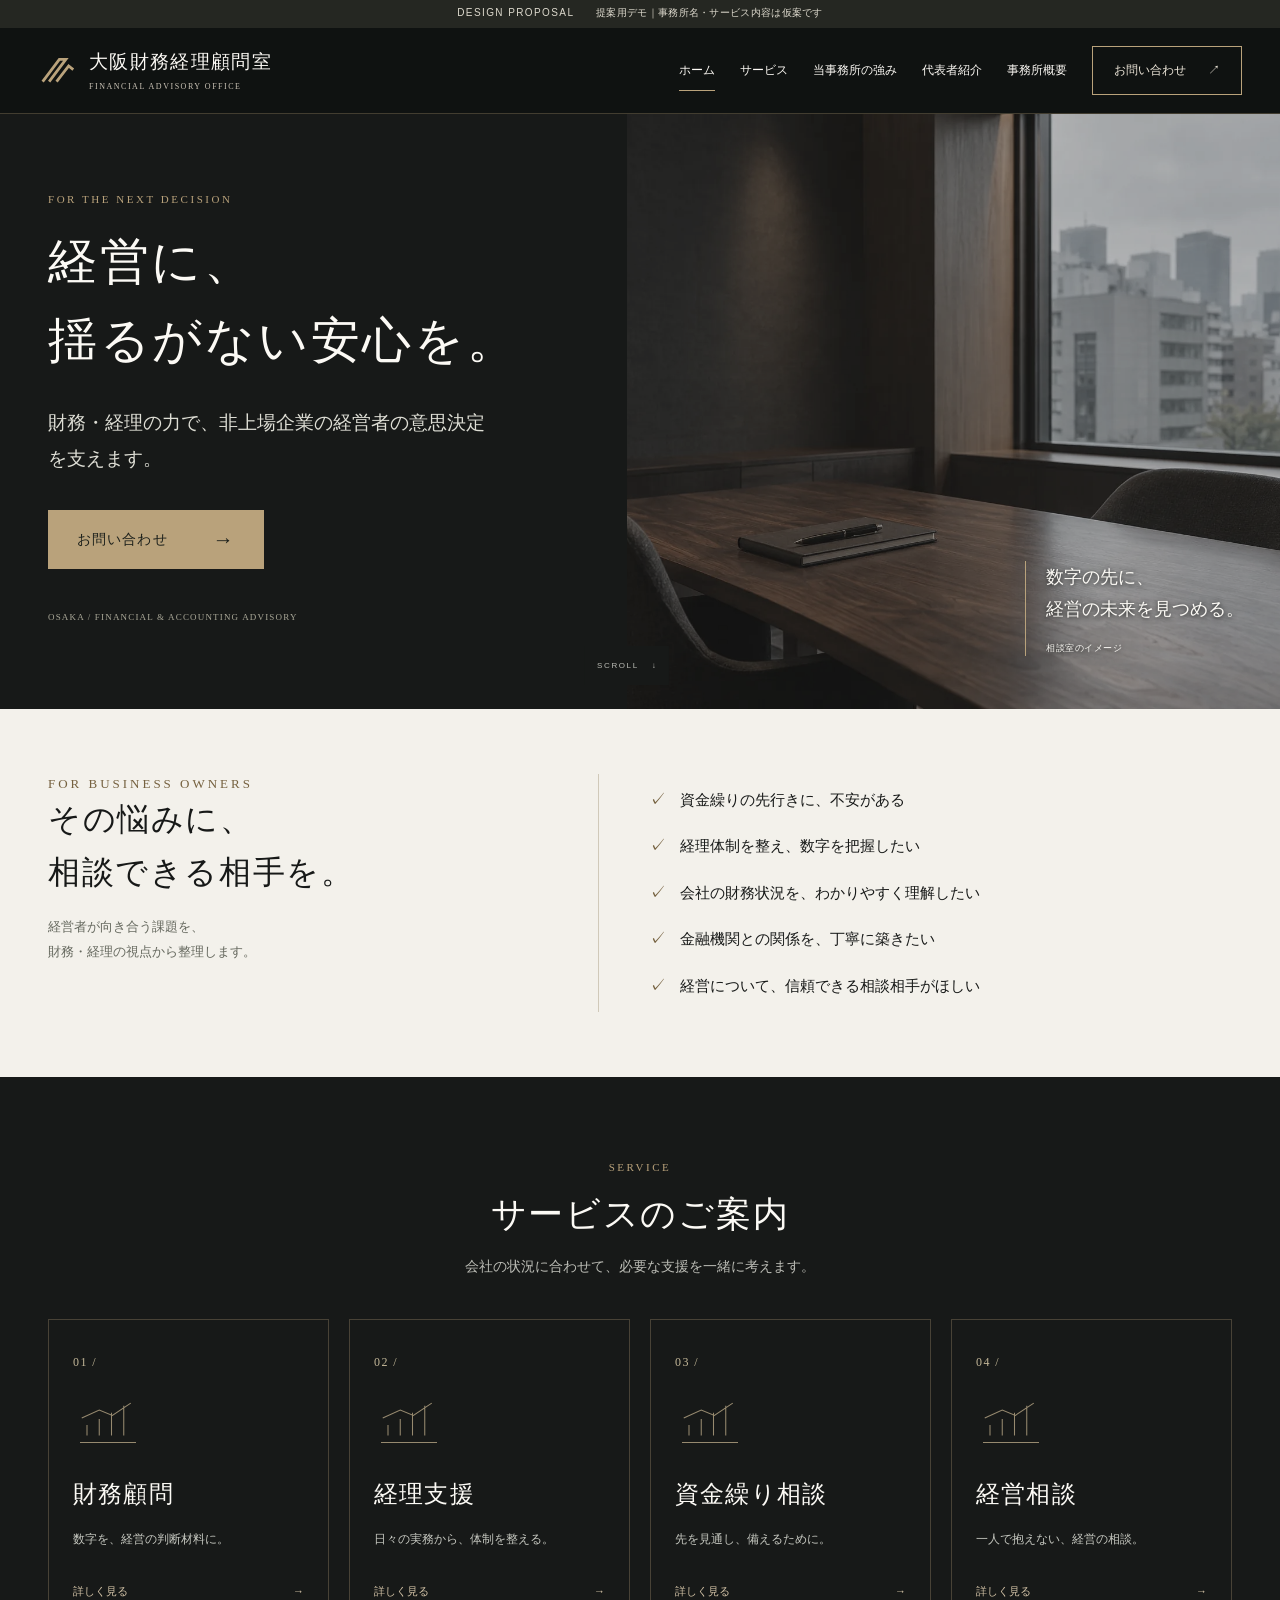
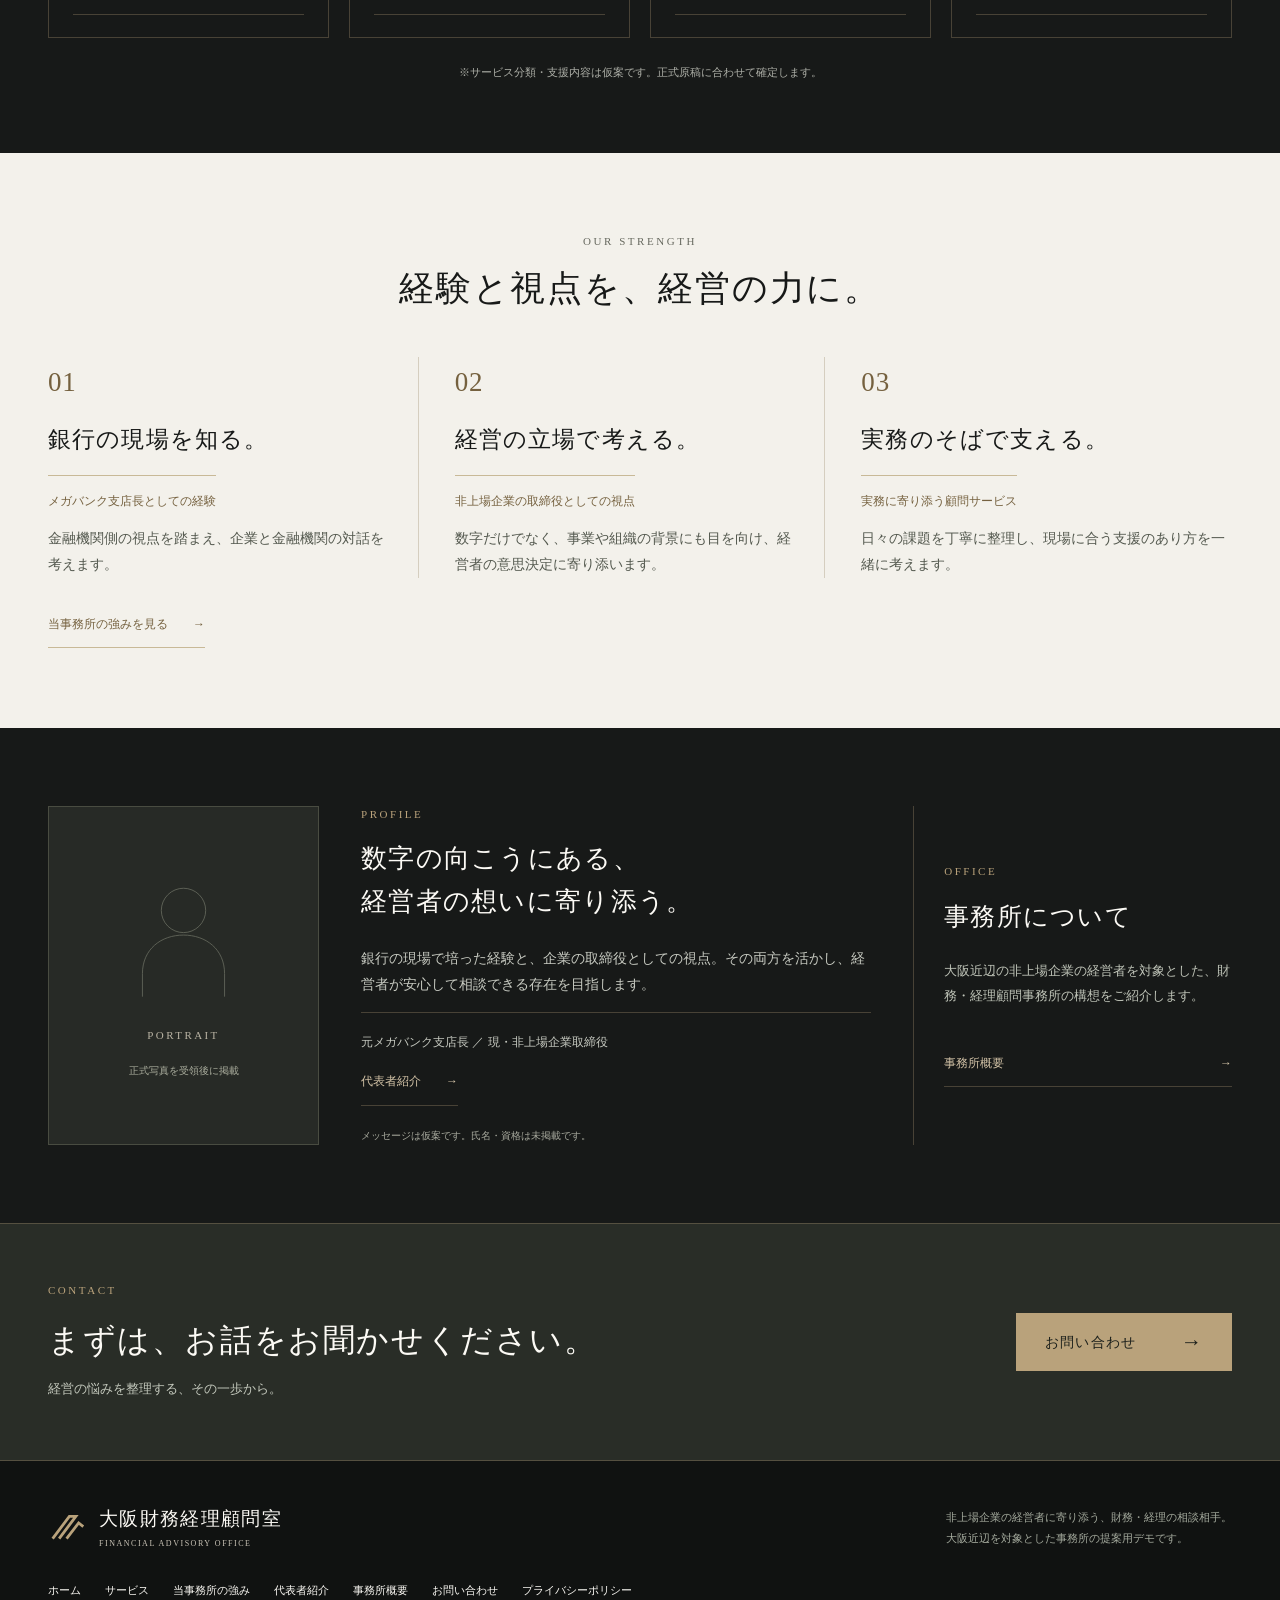
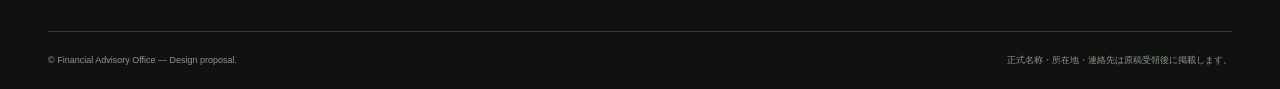
==== index.html @ 85678c0b "Build financial advisory proposal website with six pages and contact form" ====
<!doctype html><html lang="ja"><head><meta charset="UTF-8"><meta name="viewport" content="width=device-width, initial-scale=1, viewport-fit=cover"><title>経営に、揺るがない安心を。｜大阪財務経理顧問室（仮称・デモ）</title><meta name="description" content="大阪近辺の非上場企業に向けた財務・経理顧問事務所のデザイン提案用デモ。元メガバンク支店長の経験と取締役の視点を活かす相談窓口の仮案です。"><meta name="robots" content="noindex, nofollow"><meta name="theme-color" content="#171918"><meta property="og:type" content="website"><meta property="og:locale" content="ja_JP"><meta property="og:title" content="経営に、揺るがない安心を。｜財務経理顧問事務所 提案用デモ"><meta property="og:description" content="大阪近辺の非上場企業に向けた財務・経理顧問事務所のデザイン提案用デモ。元メガバンク支店長の経験と取締役の視点を活かす相談窓口の仮案です。"><meta property="og:image" content="https://kawase-creative.github.io/financial-advisor-demo/assets/ogp.jpg"><meta name="twitter:card" content="summary_large_image"><link rel="icon" href="assets/favicon.svg" type="image/svg+xml"><link rel="stylesheet" href="assets/style.css"><script src="assets/config.js" defer></script><script src="assets/app.js" defer></script></head><body><a class="skip" href="#main">本文へ移動</a><div class="demo-strip">DESIGN PROPOSAL <span>提案用デモ｜事務所名・サービス内容は仮案です</span></div><header class="site-header"><div class="header-inner"><a class="brand" href="index.html" aria-label="大阪財務経理顧問室（仮称）ホーム"><svg viewBox="0 0 42 42" aria-hidden="true"><path d="M5 33 23 9h7L12 33M20 33 33 16l5 4" fill="none" stroke="currentColor" stroke-width="3"/></svg><span>大阪財務経理顧問室<small>FINANCIAL ADVISORY OFFICE</small></span></a><button class="menu-toggle" aria-expanded="false" aria-controls="navigation" aria-label="メニューを開く"><i></i><i></i><span>MENU</span></button><nav id="navigation" aria-label="メインナビゲーション"><a href="index.html" aria-current="page">ホーム</a><a href="services.html">サービス</a><a href="strengths.html">当事務所の強み</a><a href="profile.html">代表者紹介</a><a href="office.html">事務所概要</a><a href="contact.html" class="nav-contact" data-contact>お問い合わせ <span aria-hidden="true">↗</span></a></nav></div></header><main id="main"><section class="hero"><div class="hero-copy"><p class="eyebrow">FOR THE NEXT DECISION</p><h1><span>経営に、</span><span>揺るがない安心を。</span></h1><p class="hero-lead"><span>財務・経理の力で、</span><span>非上場企業の経営者の</span><span>意思決定を支えます。</span></p><a class="button" href="contact.html" data-contact>お問い合わせ<span aria-hidden="true">→</span></a><p class="hero-meta">OSAKA / FINANCIAL & ACCOUNTING ADVISORY</p></div><div class="hero-visual"><img class="" src="assets/consultation.webp" width="1536" height="1024" alt="落ち着いた相談室のイメージ（生成素材・実際の事務所ではありません）" fetchpriority="high" decoding="async"><div class="photo-caption">数字の先に、<br>経営の未来を見つめる。<small>相談室のイメージ</small></div></div><a class="scroll-cue" href="#concerns">SCROLL <span aria-hidden="true">↓</span></a></section>
<section class="concerns light" id="concerns"><div class="container concerns-grid"><div data-reveal><p class="eyebrow">FOR BUSINESS OWNERS</p><h2>その悩みに、<br>相談できる相手を。</h2><p>経営者が向き合う課題を、<br>財務・経理の視点から整理します。</p></div><ul class="concern-list" data-reveal><li>資金繰りの先行きに、不安がある</li><li>経理体制を整え、数字を把握したい</li><li>会社の財務状況を、わかりやすく理解したい</li><li>金融機関との関係を、丁寧に築きたい</li><li>経営について、信頼できる相談相手がほしい</li></ul></div></section>
<section class="services section-dark"><div class="container"><div class="section-heading" data-reveal><p class="eyebrow">SERVICE</p><h2>サービスのご案内</h2><p>会社の状況に合わせて、必要な支援を一緒に考えます。</p></div><div class="service-grid"><a class="service-card" data-reveal href="services.html#financial"><span class="service-number">01 /</span><svg class="service-icon" viewBox="0 0 80 60" aria-hidden="true"><path d="M8 50H72M16 42V30M30 42V23M44 42V16M58 42V8M10 22 30 13 45 19 66 5" fill="none" stroke="currentColor" stroke-width="1.2"/></svg><h3>財務顧問</h3><p>数字を、経営の判断材料に。</p><span class="text-link">詳しく見る <span aria-hidden="true">→</span></span></a><a class="service-card" data-reveal href="services.html#accounting"><span class="service-number">02 /</span><svg class="service-icon" viewBox="0 0 80 60" aria-hidden="true"><path d="M8 50H72M16 42V30M30 42V23M44 42V16M58 42V8M10 22 30 13 45 19 66 5" fill="none" stroke="currentColor" stroke-width="1.2"/></svg><h3>経理支援</h3><p>日々の実務から、体制を整える。</p><span class="text-link">詳しく見る <span aria-hidden="true">→</span></span></a><a class="service-card" data-reveal href="services.html#cashflow"><span class="service-number">03 /</span><svg class="service-icon" viewBox="0 0 80 60" aria-hidden="true"><path d="M8 50H72M16 42V30M30 42V23M44 42V16M58 42V8M10 22 30 13 45 19 66 5" fill="none" stroke="currentColor" stroke-width="1.2"/></svg><h3>資金繰り相談</h3><p>先を見通し、備えるために。</p><span class="text-link">詳しく見る <span aria-hidden="true">→</span></span></a><a class="service-card" data-reveal href="services.html#management"><span class="service-number">04 /</span><svg class="service-icon" viewBox="0 0 80 60" aria-hidden="true"><path d="M8 50H72M16 42V30M30 42V23M44 42V16M58 42V8M10 22 30 13 45 19 66 5" fill="none" stroke="currentColor" stroke-width="1.2"/></svg><h3>経営相談</h3><p>一人で抱えない、経営の相談。</p><span class="text-link">詳しく見る <span aria-hidden="true">→</span></span></a></div><p class="section-note">※サービス分類・支援内容は仮案です。正式原稿に合わせて確定します。</p></div></section>
<section class="strengths light"><div class="container"><div class="section-heading" data-reveal><p class="eyebrow">OUR STRENGTH</p><h2>経験と視点を、経営の力に。</h2></div><div class="strength-grid"><article data-reveal><span class="big-number">01</span><h3>銀行の現場を知る。</h3><p class="strength-label">メガバンク支店長としての経験</p><p>金融機関側の視点を踏まえ、企業と金融機関の対話を考えます。</p></article><article data-reveal><span class="big-number">02</span><h3>経営の立場で考える。</h3><p class="strength-label">非上場企業の取締役としての視点</p><p>数字だけでなく、事業や組織の背景にも目を向け、経営者の意思決定に寄り添います。</p></article><article data-reveal><span class="big-number">03</span><h3>実務のそばで支える。</h3><p class="strength-label">実務に寄り添う顧問サービス</p><p>日々の課題を丁寧に整理し、現場に合う支援のあり方を一緒に考えます。</p></article></div><a class="text-link dark-link" href="strengths.html">当事務所の強みを見る <span aria-hidden="true">→</span></a></div></section>
<section class="profile-section"><div class="container profile-grid"><div class="portrait-placeholder" role="img" aria-label="代表者の正式写真掲載予定エリア" data-reveal><svg viewBox="0 0 140 170" aria-hidden="true"><circle cx="70" cy="49" r="27"/><path d="M20 154v-28c0-30 23-47 50-47s50 17 50 47v28"/></svg><span>PORTRAIT</span><small>正式写真を受領後に掲載</small></div><div class="profile-copy" data-reveal><p class="eyebrow">PROFILE</p><h2>数字の向こうにある、<br>経営者の想いに寄り添う。</h2><p>銀行の現場で培った経験と、企業の取締役としての視点。その両方を活かし、経営者が安心して相談できる存在を目指します。</p><p class="profile-career">元メガバンク支店長 ／ 現・非上場企業取締役</p><a class="text-link" href="profile.html">代表者紹介 <span aria-hidden="true">→</span></a><small class="muted">メッセージは仮案です。氏名・資格は未掲載です。</small></div><a class="office-link" href="office.html" data-reveal><p class="eyebrow">OFFICE</p><h3>事務所について</h3><p>大阪近辺の非上場企業の経営者を対象とした、財務・経理顧問事務所の構想をご紹介します。</p><span class="text-link">事務所概要 <span aria-hidden="true">→</span></span></a></div></section></main><section class="contact-band"><div class="container contact-band-inner" data-reveal><div><p class="eyebrow">CONTACT</p><h2>まずは、お話をお聞かせください。</h2><p>経営の悩みを整理する、その一歩から。</p></div><a class="button" href="contact.html" data-contact>お問い合わせ<span aria-hidden="true">→</span></a></div></section><footer><div class="container"><div class="footer-top"><a class="brand" href="index.html"><svg viewBox="0 0 42 42" aria-hidden="true"><path d="M5 33 23 9h7L12 33M20 33 33 16l5 4" fill="none" stroke="currentColor" stroke-width="3"/></svg><span>大阪財務経理顧問室<small>FINANCIAL ADVISORY OFFICE</small></span></a><p>非上場企業の経営者に寄り添う、財務・経理の相談相手。<br>大阪近辺を対象とした事務所の提案用デモです。</p></div><div class="footer-nav"><a href="index.html" aria-current="page">ホーム</a><a href="services.html">サービス</a><a href="strengths.html">当事務所の強み</a><a href="profile.html">代表者紹介</a><a href="office.html">事務所概要</a><a href="contact.html">お問い合わせ</a><a href="privacy.html">プライバシーポリシー</a></div><div class="footer-bottom"><small>© Financial Advisory Office — Design proposal.</small><small>正式名称・所在地・連絡先は原稿受領後に掲載します。</small></div></div></footer><dialog class="contact-dialog" aria-labelledby="dialog-title"><button class="dialog-close" aria-label="お問い合わせを閉じる">×</button><div class="dialog-inner"><p class="eyebrow">CONTACT</p><h2 id="dialog-title">お問い合わせ</h2><p class="dialog-lead">ご相談の概要をお聞かせください。</p><form class="contact-form" novalidate data-form>
<div class="form-grid"><div class="field"><label for="name-modal">お名前 <span>必須</span></label><input id="name-modal" name="name" autocomplete="name" required maxlength="80" placeholder="例：山田 太郎" aria-describedby="name-error-modal"><p class="field-error" id="name-error-modal"></p></div>
<div class="field"><label for="phone-modal">電話番号 <span>必須</span></label><input id="phone-modal" name="phone" type="tel" autocomplete="tel" inputmode="tel" required maxlength="30" placeholder="例：090-1234-5678" aria-describedby="phone-error-modal"><p class="field-error" id="phone-error-modal"></p></div>
<div class="field full"><label for="email-modal">メールアドレス <span>必須</span></label><input id="email-modal" name="email" type="email" autocomplete="email" required maxlength="254" placeholder="例：name@example.com" aria-describedby="email-error-modal"><p class="field-error" id="email-error-modal"></p></div>
<div class="field full"><label for="category-modal">お問い合わせカテゴリ <span>必須</span></label><select id="category-modal" name="category" required aria-describedby="category-error-modal"><option value="">選択してください</option><option>財務顧問について</option><option>経理支援について</option><option>資金繰りについて</option><option>経営相談について</option><option>その他</option></select><p class="field-error" id="category-error-modal"></p></div>
<div class="field full"><label for="message-modal">お問い合わせ内容 <span class="optional">任意</span></label><textarea id="message-modal" name="message" rows="4" maxlength="2000" placeholder="ご相談の概要をお聞かせください。"></textarea><small>デモのため、実際の個人情報・機密情報は入力しないでください。</small></div></div>
<p class="form-note">このフォームは提案用デモです。送信先は <code>contact@example.invalid</code>（ダミー）です。ボタンを押すとメールアプリに入力内容を引き継ぎます。実際のメール送信は行われず、送信完了も保証されません。</p><p class="privacy-note"><a href="privacy.html">プライバシーポリシー（仮案）</a>をご確認ください。</p>
<button class="button" type="submit">メールアプリで開く<span aria-hidden="true">↗</span></button><p class="form-status" role="status" aria-live="polite"></p><a class="mailto-fallback" hidden>メールアプリをもう一度開く ↗</a><noscript><p>メール本文への引き継ぎにはJavaScriptが必要です。ブラウザの設定を有効にしてください。</p></noscript></form></div></dialog></body></html>
---- assets/style.css ----
:root{--ink:#171918;--deep:#101211;--paper:#f3f1eb;--white:#fcfaf5;--gold:#b9a27b;--gold-dark:#75613f;--muted:#bbbcb5;--line:rgba(185,162,123,.3);--serif:'Yu Mincho','Hiragino Mincho ProN','Noto Serif JP',Georgia,serif;--sans:-apple-system,BlinkMacSystemFont,'Hiragino Kaku Gothic ProN','Yu Gothic',Meiryo,sans-serif;--wrap:1240px}*{box-sizing:border-box}html{scroll-behavior:smooth;scroll-padding-top:110px}body{margin:0;background:var(--ink);color:var(--white);font-family:var(--sans);font-size:15px;line-height:1.9;-webkit-text-size-adjust:100%}body.modal-open{overflow:hidden}a{color:inherit;text-decoration:none}button,input,select,textarea{font:inherit}button,a,input,select,textarea{-webkit-tap-highlight-color:transparent}button{cursor:pointer}img{display:block;max-width:100%;height:auto}svg{display:block}h1,h2,h3,p{margin-top:0}h1,h2,h3{font-family:var(--serif);font-weight:500;line-height:1.65;letter-spacing:.05em;word-break:normal;overflow-wrap:anywhere;line-break:strict}h2{font-size:clamp(25px,2.7vw,36px);margin-bottom:22px}h3{font-size:clamp(21px,1.8vw,25px)}p{overflow-wrap:anywhere;line-break:strict}a:focus-visible,button:focus-visible{outline:2px solid var(--gold);outline-offset:6px}input:focus-visible,select:focus-visible,textarea:focus-visible{outline:2px solid var(--gold-dark);outline-offset:2px}.container{width:min(var(--wrap),calc(100% - 96px));margin-inline:auto}.narrow{max-width:800px}.demo-strip{height:auto;min-height:28px;background:#252722;padding:3px 24px;text-align:center;color:#ddd9cd;font-size:10px;letter-spacing:.14em}.demo-strip span{margin-left:18px;letter-spacing:.03em}.site-header{position:sticky;top:0;z-index:20;background:rgba(16,18,17,.96);border-bottom:1px solid var(--line)}.header-inner{max-width:1480px;margin:auto;padding:18px 38px;display:flex;align-items:center;justify-content:space-between;gap:24px}.brand{display:inline-flex;gap:12px;align-items:center;flex-shrink:0;font-family:var(--serif);font-size:19px;line-height:1.5;letter-spacing:.07em}.brand svg{width:39px;color:var(--gold)}.brand small{display:block;margin-top:5px;font-family:Georgia,serif;font-size:8px;letter-spacing:.19em;color:#cbc5b8}nav{display:flex;gap:25px;align-items:center;font-size:12px;white-space:nowrap}nav a:not(.nav-contact){position:relative;padding:12px 0}nav a[aria-current=page]:after{content:'';height:1px;position:absolute;bottom:3px;left:0;right:0;background:var(--gold)}nav a:hover{color:var(--gold)}.nav-contact{border:1px solid var(--gold);padding:12px 21px;color:#eee8db;display:flex;gap:22px;align-items:center}.menu-toggle{display:none}.skip{position:fixed;top:6px;left:6px;transform:translateY(-160%);background:var(--paper);color:var(--ink);padding:10px;z-index:100}.skip:focus{transform:none}.eyebrow{font-family:Georgia,serif;font-size:11px;color:var(--gold);letter-spacing:.23em;line-height:1.5;margin-bottom:16px}.hero{position:relative;max-width:1600px;margin:auto;display:grid;grid-template-columns:49% 51%;min-height:595px}.hero-copy{padding:77px 36px 65px max(48px,calc((100vw - 1240px)/2));position:relative;z-index:1}.hero h1{font-size:clamp(37px,3.85vw,57px);line-height:1.6;letter-spacing:.055em;margin-bottom:24px}.hero h1 span{display:block;white-space:nowrap}.hero-lead{font-family:var(--serif);font-size:clamp(16px,1.5vw,20px);color:#deded5;line-height:1.9;max-width:450px;margin-bottom:32px}.hero-lead span{display:inline}.button{border:1px solid var(--gold);background:var(--gold);color:#1d211c;display:inline-flex;justify-content:space-between;gap:45px;align-items:center;padding:15px 28px;min-height:54px;font-size:14px;letter-spacing:.08em;transition:background .2s,color .2s}.button:hover{background:#cbb994;border-color:#cbb994}.button span{font-size:21px;line-height:1}.hero-meta{font-family:Georgia,serif;font-size:9px;letter-spacing:.13em;color:#aaa898;margin-top:40px;margin-bottom:0}.hero-visual{position:relative;min-width:0;overflow:hidden}.hero-visual img{width:100%;height:100%;object-fit:cover;object-position:58% center;filter:saturate(.58) contrast(.88) brightness(.83)}.photo-caption{position:absolute;bottom:53px;right:36px;border-left:1px solid var(--gold);padding-left:20px;font-family:var(--serif);font-size:18px;line-height:1.8;text-shadow:0 1px 5px #161816}.photo-caption small{display:block;font-family:var(--sans);font-size:9px;letter-spacing:.06em;margin-top:14px}.scroll-cue{position:absolute;left:49%;bottom:24px;transform:translateX(-50%);font-size:8px;letter-spacing:.2em;background:var(--ink);padding:12px;color:var(--muted);display:flex;gap:13px}.light{background:var(--paper);color:var(--ink)}.light .eyebrow{color:var(--gold-dark)}.concerns{padding:65px 0}.concerns-grid{display:grid;grid-template-columns:1fr 1.35fr;gap:80px}.concerns h2{font-size:clamp(26px,2.5vw,34px);margin-bottom:16px}.concerns p{font-size:13px;color:#65685e;margin-bottom:0}.concern-list{list-style:none;padding:3px 0 3px 50px;margin:0;border-left:1px solid #d0c9b9;align-self:center}.concern-list li{padding:9px 0 9px 31px;position:relative;font-size:15px}.concern-list li:before{content:'✓';color:var(--gold-dark);position:absolute;left:0;font-size:17px;line-height:1.7}.services{padding:82px 0 70px}.section-heading{text-align:center;margin-bottom:40px}.section-heading h2{margin-bottom:10px}.section-heading p:not(.eyebrow){color:var(--muted);font-size:14px}.section-heading .eyebrow{margin-bottom:10px}.service-grid{display:grid;grid-template-columns:repeat(4,1fr);gap:20px}.service-card{padding:27px 24px 22px;border:1px solid var(--line);position:relative;min-height:300px;transition:border-color .2s,background .2s}.service-card:hover{background:#222520;border-color:var(--gold)}.service-number{color:#c3b798;font-family:Georgia,serif;font-size:12px;letter-spacing:.12em}.service-icon{width:70px;height:56px;color:#978a6f;margin:21px 0 22px}.service-card h3{margin:0 0 13px;font-size:24px}.service-card p{font-size:12px;color:#c6c8c0;margin-bottom:25px}.text-link{font-size:12px;display:inline-flex;align-items:center;justify-content:space-between;gap:25px;border-bottom:1px solid var(--line);padding-bottom:7px;color:#d3c3a7;min-height:40px}.text-link:hover{color:var(--gold);border-color:var(--gold)}.service-card .text-link{display:flex;font-size:11px}.section-note{font-size:11px;color:#aeb0a8;text-align:center;margin:24px 0 0}.strengths{padding:80px 0}.light .section-heading p{color:#67695f}.strength-grid{display:grid;grid-template-columns:repeat(3,1fr);gap:36px;margin-bottom:30px}.strength-grid article{padding-right:28px;border-right:1px solid #d5cebf}.strength-grid article:last-child{border:0;padding:0}.big-number{font-family:Georgia,serif;font-size:27px;color:var(--gold-dark);letter-spacing:.03em;display:block;margin-bottom:13px}.strength-grid h3{font-size:23px;margin-bottom:16px}.strength-label{font-size:12px;color:var(--gold-dark);padding-top:14px;border-top:1px solid #c8b997;display:inline-block}.strength-grid p:last-child{font-size:14px;color:#54594f;margin-bottom:0}.dark-link{color:var(--gold-dark);border-color:#c8b997}.dark-link:hover{color:#493a22}.profile-section{padding:78px 0}.profile-grid{display:grid;grid-template-columns:.85fr 1.6fr 1fr;gap:42px;align-items:stretch}.portrait-placeholder{min-height:325px;display:flex;flex-direction:column;justify-content:center;align-items:center;gap:15px;background:#272a26;border:1px solid #494c41;color:#bab4a4}.portrait-placeholder svg{height:140px;width:115px;fill:none;stroke:#676b5e;stroke-width:1}.portrait-placeholder span{font-family:Georgia,serif;letter-spacing:.22em;font-size:11px}.portrait-placeholder small{font-size:10px;color:#abae9e}.profile-copy h2{font-size:clamp(22px,2vw,29px)}.profile-copy p:not(.eyebrow){font-size:14px;color:#c7cac1}.profile-career{border-top:1px solid var(--line);padding-top:18px;font-size:12px!important}.muted{display:block;color:#a9ab9f;font-size:10px;margin-top:20px}.office-link{border-left:1px solid var(--line);padding-left:30px;display:flex;flex-direction:column;justify-content:center}.office-link h3{font-size:25px;margin-bottom:22px}.office-link p:not(.eyebrow){font-size:13px;color:#c0c5b9}.office-link .text-link{margin-top:26px}.contact-band{padding:58px 0;background:#292d27;border-top:1px solid var(--line);border-bottom:1px solid var(--line)}.contact-band-inner{display:flex;align-items:center;justify-content:space-between;gap:30px}.contact-band h2{font-size:clamp(24px,2.5vw,34px);margin-bottom:10px}.contact-band p:last-child{margin:0;color:#c4c9bd;font-size:13px}footer{background:var(--deep);padding:44px 0 20px}.footer-top{display:flex;gap:40px;align-items:center;justify-content:space-between}.footer-top p{font-size:11px;color:#a4aa9d;margin:0}.footer-nav{display:flex;flex-wrap:wrap;gap:24px;font-size:11px;margin:30px 0}.footer-nav a:hover{text-decoration:underline}.footer-bottom{border-top:1px solid #373b31;display:flex;justify-content:space-between;gap:20px;padding-top:20px;color:#8f9786}.footer-bottom small{font-size:9px}.page-intro{padding:34px 0 65px}.breadcrumb{font-size:10px;color:#9ea694;margin-bottom:55px}.breadcrumb a:hover{text-decoration:underline}.page-intro h1{font-size:clamp(33px,4vw,52px);margin-bottom:16px}.intro-lead{font-family:var(--serif);font-size:18px;color:#cbd0c3}.page-content{padding:70px 0 90px}.notice{border-left:2px solid #9c8863;padding:14px 20px;background:#e9e5db;color:#5b6054;font-size:12px;margin-bottom:36px}.service-detail{display:grid;grid-template-columns:1fr 2fr;gap:60px;padding:46px 0;border-bottom:1px solid #c8c4b8;scroll-margin-top:120px}.service-detail h2{font-size:31px}.service-detail h3{font-size:25px}.service-detail p{color:#575e50}.plain-list{list-style:none;padding:0;margin-bottom:25px;font-size:14px}.plain-list li{border-bottom:1px solid #d8d4c8;padding:10px 0}.editorial-block{margin-bottom:55px;border-bottom:1px solid #cbc5b8;padding-bottom:42px}.editorial-block h2{margin-bottom:17px}.editorial-block h3{font-family:var(--sans);font-size:14px;color:var(--gold-dark)}.editorial-block p{color:#545c4d}.profile-page,.office-page{display:grid;grid-template-columns:1fr 1.8fr;gap:65px;align-items:start}.profile-page .portrait-placeholder{min-height:440px;position:sticky;top:130px}.profile-page p{color:#545c4d}.profile-page h3{font-size:22px;margin-top:35px}.details{margin:25px 0;font-size:14px}.details>div{display:grid;grid-template-columns:130px 1fr;padding:18px 0;border-bottom:1px solid #cdc8bc;gap:18px}.details dt{color:#646858;font-size:12px}.details dd{margin:0;overflow-wrap:anywhere}.details small{color:#6c7361;font-size:11px}.office-page{grid-template-columns:1.1fr 1.2fr}.office-page img{aspect-ratio:4/5;object-fit:cover;filter:saturate(.55) contrast(.9)}.image-note{font-size:10px;color:#6c7263;margin-top:14px}.legal h2{font-size:24px;margin-top:40px}.legal p:not(.notice){color:#555d4d}.contact-dialog{width:min(760px,calc(100% - 48px));max-height:calc(100dvh - 60px);padding:0;background:var(--paper);color:var(--ink);border:0;box-shadow:0 20px 80px #0007;overflow:auto;overscroll-behavior:contain}.contact-dialog::backdrop{background:rgba(0,0,0,.65)}.dialog-inner{padding:40px 46px}.dialog-inner h2{font-size:30px;margin-bottom:7px}.dialog-lead{font-size:13px;color:#646b5b}.dialog-close{position:sticky;float:right;right:10px;top:10px;width:44px;height:44px;border:1px solid #d4cebf;background:var(--paper);font-size:29px;line-height:1;z-index:1}.dialog-inner .eyebrow{color:var(--gold-dark)}.contact-form{color:var(--ink)}.form-grid{display:grid;grid-template-columns:1fr 1fr;gap:17px 22px}.field{min-width:0}.field.full{grid-column:1/-1}.field label{font-size:13px;display:block;margin-bottom:8px}.field label span{font-size:9px;padding:2px 6px;background:#e2dbcc;color:#625237;margin-left:9px}.field label .optional{background:transparent;color:#707865}.field input,.field select,.field textarea{display:block;width:100%;min-height:48px;max-width:100%;background:#fffdf8;border:1px solid #bdb8ac;border-radius:0;padding:10px 13px;font-size:16px;color:var(--ink)}.field textarea{resize:vertical;min-height:120px}.field select{padding-right:30px}.field small{display:block;font-size:10px;color:#626c58;margin-top:7px}.field-error{font-size:11px;color:#a0312c;line-height:1.5;margin:6px 0 0;min-height:0}.field [aria-invalid=true]{border:2px solid #a0312c;background:#fff5f0}.form-note{font-size:11px;color:#5d6554;background:#e8e4da;padding:15px 18px;line-height:1.85;margin-top:25px}.form-note code{font-family:inherit;overflow-wrap:anywhere}.privacy-note{font-size:11px;color:#6b705f}.privacy-note a{text-decoration:underline;text-underline-offset:4px}.form-status{font-size:13px;margin:18px 0 0;color:#576144}.mailto-fallback{font-size:12px;text-decoration:underline;display:inline-block;margin-top:10px}.mailto-fallback[hidden]{display:none}.js-reveal [data-reveal]{opacity:0;transform:translateY(10px);transition:opacity .45s ease-out,transform .45s ease-out}.js-reveal [data-reveal].visible{opacity:1;transform:none}
@media(min-width:1600px){.hero-copy{padding-left:180px}}@media(max-width:1150px){.header-inner{padding:17px 26px;gap:18px}nav{gap:16px;font-size:11px}.brand{font-size:16px}.brand svg{width:31px}.nav-contact{padding:11px 15px;gap:16px}.hero{min-height:540px}.hero-copy{padding-top:65px;padding-left:40px;padding-right:25px}.hero h1{font-size:40px}.container{width:calc(100% - 80px)}.service-card{padding:24px 19px}.service-card h3{font-size:22px}.profile-grid{gap:25px;grid-template-columns:.8fr 1.5fr 1fr}.office-link{padding-left:23px}.strength-grid{gap:26px}.strength-grid h3{font-size:21px}}
@media(max-width:900px){.header-inner{padding:16px 28px}.brand{font-size:18px}.menu-toggle{display:block;width:50px;min-height:48px;padding:6px;border:0;background:transparent;color:var(--white);position:relative}.menu-toggle i{display:block;height:1px;width:25px;margin:6px auto;background:var(--gold);transition:transform .2s}.menu-toggle span{font-size:8px;letter-spacing:.1em;display:block;margin-top:8px}.menu-toggle[aria-expanded=true] i:first-child{transform:translateY(3.5px) rotate(45deg)}.menu-toggle[aria-expanded=true] i:nth-child(2){transform:translateY(-3.5px) rotate(-45deg)}nav{display:none;position:absolute;left:0;right:0;top:100%;background:var(--deep);border-bottom:1px solid var(--line);padding:20px 28px 30px;max-height:calc(100dvh - 130px);overflow-y:auto;flex-direction:column;align-items:stretch;gap:0;white-space:normal}nav.open{display:flex}nav a:not(.nav-contact){padding:14px 0;font-size:14px;border-bottom:1px solid #34372e}nav a[aria-current=page]:after{display:none}nav a[aria-current=page]{color:var(--gold)}.nav-contact{margin-top:22px;justify-content:space-between;font-size:14px}.hero-copy{padding:55px 26px 45px 36px}.hero h1{font-size:clamp(31px,4.3vw,40px)}.hero-lead{font-size:16px}.photo-caption{right:22px;font-size:16px}.hero-meta{font-size:8px;letter-spacing:.06em}.service-grid{grid-template-columns:repeat(2,1fr)}.service-card{min-height:265px;padding:25px}.service-icon{float:right;margin:12px 0 0}.service-card h3{margin-top:25px}.service-card .text-link{margin-top:25px}.profile-grid{grid-template-columns:1fr 1.8fr;gap:35px}.office-link{grid-column:1/-1;display:grid;grid-template-columns:1fr 1.4fr;border-left:0;border-top:1px solid var(--line);padding:30px 0 0;column-gap:35px}.office-link .eyebrow,.office-link h3{grid-column:1}.office-link p:not(.eyebrow){grid-column:2;grid-row:1/3}.office-link .text-link{grid-column:2;margin-top:0}.strength-grid{gap:25px}.strength-grid h3{font-size:19px;letter-spacing:.02em}.strength-grid article{padding-right:20px}.concerns-grid{gap:30px;grid-template-columns:1fr 1.4fr}.concern-list{padding-left:25px}.concern-list li{font-size:13px}.contact-band-inner{align-items:flex-start;flex-direction:column}.profile-page,.office-page{gap:35px}.details>div{grid-template-columns:100px 1fr}.footer-top{align-items:flex-start}.footer-top .brand{font-size:15px}.footer-bottom{flex-direction:column;gap:8px}}
@media(max-width:600px){body{font-size:14px}.container{width:calc(100% - 40px)}.demo-strip{padding:4px 12px;font-size:8px;letter-spacing:.08em}.demo-strip span{margin-left:7px;font-size:8px}.header-inner{padding:11px 20px}.brand{font-size:16px;gap:9px;letter-spacing:.035em}.brand svg{width:29px}.brand small{font-size:7px;letter-spacing:.12em}.hero{display:flex;flex-direction:column;min-height:auto}.hero-copy{padding:42px 24px 38px}.hero .eyebrow{font-size:9px;margin-bottom:21px}.hero h1{font-size:clamp(29px,7.65vw,43px);line-height:1.7;letter-spacing:.035em;margin-bottom:20px}.hero-lead{font-size:15px;line-height:1.9;margin-bottom:27px;max-width:340px}.hero-lead span{display:inline-block}.hero .button{padding:13px 23px;gap:58px}.hero-meta{font-size:8px;margin-top:24px}.hero-visual{height:250px}.hero-visual img{object-position:center 57%;filter:saturate(.58) contrast(.88) brightness(.85)}.photo-caption{bottom:24px;right:22px;font-size:15px;padding-left:14px}.photo-caption small{font-size:8px;margin-top:7px}.scroll-cue{display:none}.concerns{padding:45px 0}.concerns-grid{display:block}.concerns h2{font-size:27px}.concerns p br{display:none}.concern-list{border-left:0;border-top:1px solid #d0c9b9;margin-top:25px;padding:18px 0 0}.concern-list li{font-size:13px;padding:9px 0 9px 26px}.services,.strengths,.profile-section{padding:50px 0}.section-heading{text-align:left;margin-bottom:28px}.section-heading h2{font-size:27px}.section-heading p:not(.eyebrow){font-size:12px}.service-grid{gap:12px;grid-template-columns:1fr 1fr}.service-card{padding:20px 16px;min-height:250px}.service-number{font-size:10px}.service-icon{float:none;width:47px;height:37px;margin:17px 0}.service-card h3{font-size:21px;margin-top:0;letter-spacing:.015em}.service-card p{font-size:11px;margin-bottom:20px}.service-card .text-link{font-size:10px;gap:9px;margin-top:0}.section-note{text-align:left;font-size:10px}.strength-grid{grid-template-columns:1fr;gap:28px;margin-bottom:24px}.strength-grid article{border-right:0;border-bottom:1px solid #d5cebf;padding:0 0 28px}.big-number{font-size:24px}.strength-grid h3{font-size:24px;margin-bottom:10px}.strength-label{margin-bottom:10px;padding-top:11px}.strength-grid p:last-child{font-size:13px}.profile-grid{grid-template-columns:1fr;gap:30px}.portrait-placeholder{min-height:220px;gap:9px}.portrait-placeholder svg{width:80px;height:98px}.profile-copy h2{font-size:25px;letter-spacing:.03em}.profile-copy p:not(.eyebrow){font-size:13px}.office-link{display:block;grid-column:auto;padding-top:25px}.office-link .text-link{display:flex;margin-top:15px}.office-link h3{font-size:25px;margin-bottom:15px}.contact-band{padding:40px 0}.contact-band-inner{gap:23px}.contact-band h2{font-size:25px}.contact-band p:last-child{font-size:12px}footer{padding-top:35px}.footer-top{flex-direction:column;gap:25px}.footer-top p br{display:none}.footer-nav{gap:13px 20px;line-height:2}.footer-bottom small{font-size:8px}.page-intro{padding:25px 0 35px}.breadcrumb{margin-bottom:32px}.page-intro h1{font-size:33px}.intro-lead{font-size:16px}.page-content{padding:40px 0 50px}.notice{padding:13px 15px;font-size:11px}.service-detail{grid-template-columns:1fr;gap:15px;padding:32px 0}.service-detail h2{margin-bottom:0;font-size:29px}.service-detail h3{font-size:24px}.editorial-block{margin-bottom:35px;padding-bottom:28px}.profile-page,.office-page{grid-template-columns:1fr;gap:35px}.profile-page .portrait-placeholder{min-height:260px;position:static}.profile-page h2{font-size:27px}.office-page img{aspect-ratio:3/2}.details>div{grid-template-columns:92px 1fr;gap:16px;font-size:13px}.details dt{font-size:11px}.contact-dialog{width:100%;height:100dvh;max-width:none;max-height:none;margin:0;top:0;left:0}.dialog-inner{padding:28px 22px max(30px,env(safe-area-inset-bottom))}.dialog-close{right:12px;top:max(10px,env(safe-area-inset-top))}.dialog-inner h2{font-size:29px}.dialog-inner .eyebrow{font-size:9px}.form-grid{grid-template-columns:1fr;gap:16px}.field.full{grid-column:auto}.contact-form .button{width:100%;padding:14px 20px;justify-content:space-between}.form-note{padding:13px 14px}.form-status{font-size:12px}.legal h2{font-size:23px}.portrait-placeholder small{font-size:10px}}
@media(max-width:350px){.brand{font-size:14px}.brand svg{width:25px}.brand small{font-size:6px}.header-inner{padding-inline:16px}.hero-copy{padding-inline:20px}.hero h1{font-size:28px}.hero-lead{font-size:14px}.service-grid{grid-template-columns:1fr}.service-card{min-height:auto}.service-icon{float:right}.service-card h3{margin-top:20px}.contact-band h2{font-size:24px}.demo-strip{font-size:7px}.demo-strip span{font-size:7px}}
@media(prefers-reduced-motion:reduce){html{scroll-behavior:auto}*,*:before,*:after{animation:none!important;transition:none!important}.js-reveal [data-reveal]{opacity:1;transform:none}}
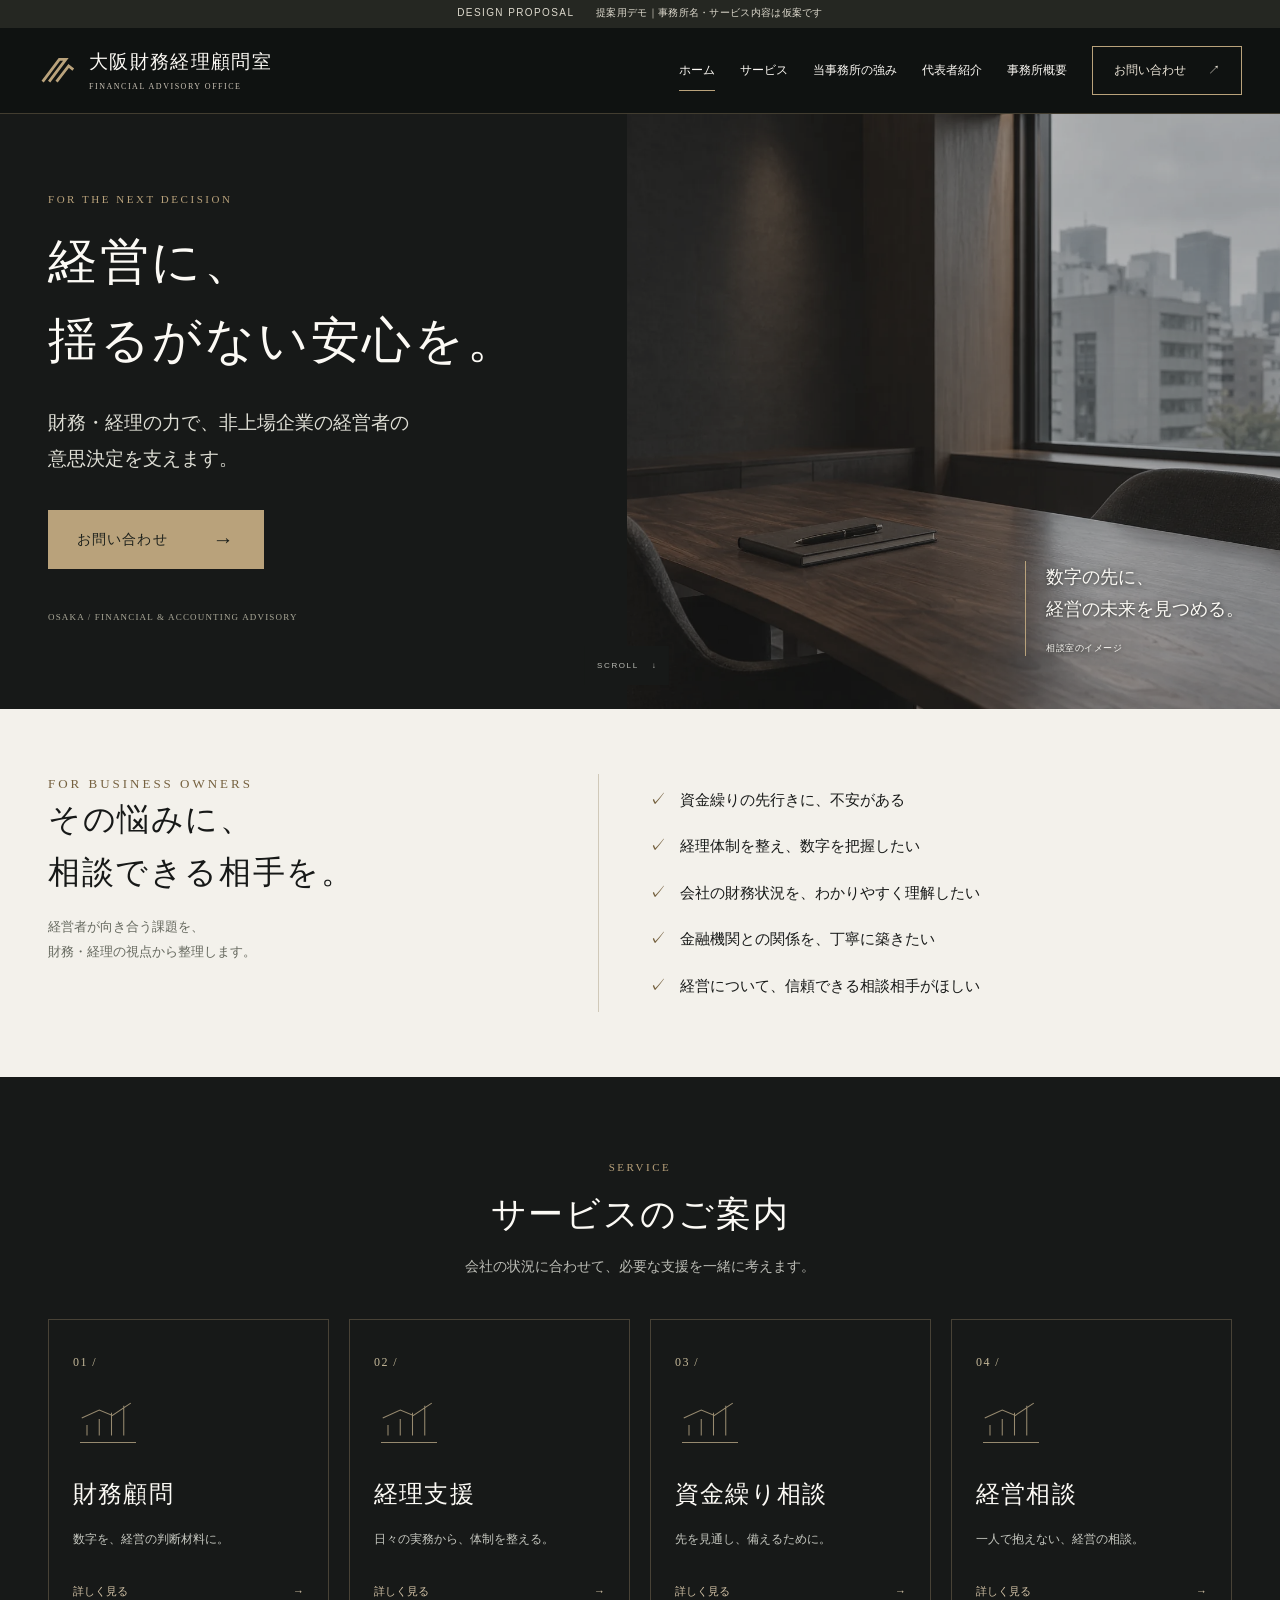
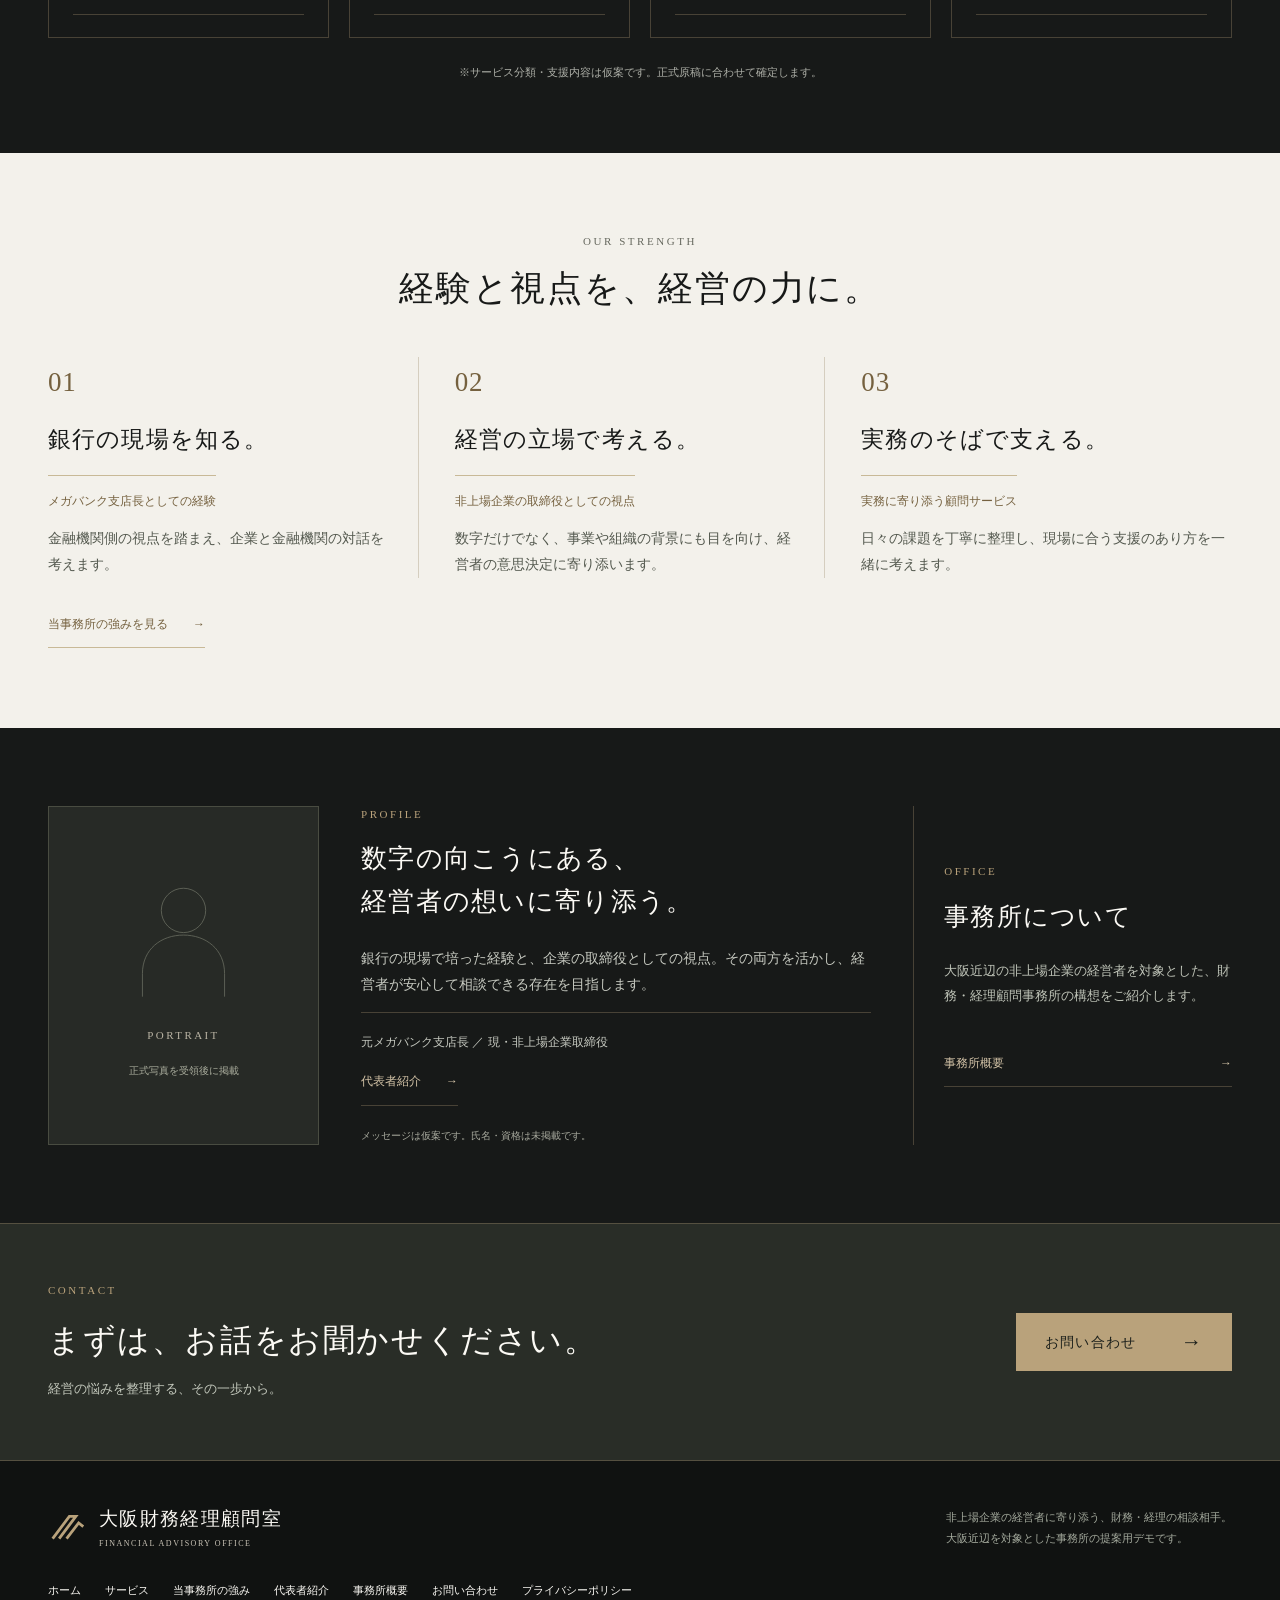
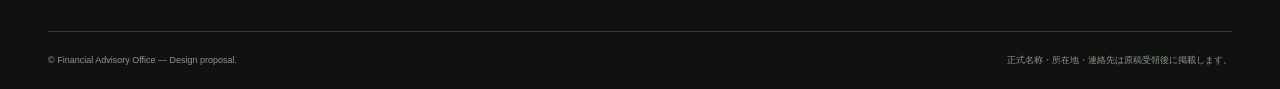
==== commit 06a19a14: "Refresh stylesheet cache after responsive typography fixes" ====
--- a/index.html
+++ b/index.html
@@ -1,4 +1,4 @@
-<!doctype html><html lang="ja"><head><meta charset="UTF-8"><meta name="viewport" content="width=device-width, initial-scale=1, viewport-fit=cover"><title>経営に、揺るがない安心を。｜大阪財務経理顧問室（仮称・デモ）</title><meta name="description" content="大阪近辺の非上場企業に向けた財務・経理顧問事務所のデザイン提案用デモ。元メガバンク支店長の経験と取締役の視点を活かす相談窓口の仮案です。"><meta name="robots" content="noindex, nofollow"><meta name="theme-color" content="#171918"><meta property="og:type" content="website"><meta property="og:locale" content="ja_JP"><meta property="og:title" content="経営に、揺るがない安心を。｜財務経理顧問事務所 提案用デモ"><meta property="og:description" content="大阪近辺の非上場企業に向けた財務・経理顧問事務所のデザイン提案用デモ。元メガバンク支店長の経験と取締役の視点を活かす相談窓口の仮案です。"><meta property="og:image" content="https://kawase-creative.github.io/financial-advisor-demo/assets/ogp.jpg"><meta name="twitter:card" content="summary_large_image"><link rel="icon" href="assets/favicon.svg" type="image/svg+xml"><link rel="stylesheet" href="assets/style.css"><script src="assets/config.js" defer></script><script src="assets/app.js" defer></script></head><body><a class="skip" href="#main">本文へ移動</a><div class="demo-strip">DESIGN PROPOSAL <span>提案用デモ｜事務所名・サービス内容は仮案です</span></div><header class="site-header"><div class="header-inner"><a class="brand" href="index.html" aria-label="大阪財務経理顧問室（仮称）ホーム"><svg viewBox="0 0 42 42" aria-hidden="true"><path d="M5 33 23 9h7L12 33M20 33 33 16l5 4" fill="none" stroke="currentColor" stroke-width="3"/></svg><span>大阪財務経理顧問室<small>FINANCIAL ADVISORY OFFICE</small></span></a><button class="menu-toggle" aria-expanded="false" aria-controls="navigation" aria-label="メニューを開く"><i></i><i></i><span>MENU</span></button><nav id="navigation" aria-label="メインナビゲーション"><a href="index.html" aria-current="page">ホーム</a><a href="services.html">サービス</a><a href="strengths.html">当事務所の強み</a><a href="profile.html">代表者紹介</a><a href="office.html">事務所概要</a><a href="contact.html" class="nav-contact" data-contact>お問い合わせ <span aria-hidden="true">↗</span></a></nav></div></header><main id="main"><section class="hero"><div class="hero-copy"><p class="eyebrow">FOR THE NEXT DECISION</p><h1><span>経営に、</span><span>揺るがない安心を。</span></h1><p class="hero-lead"><span>財務・経理の力で、</span><span>非上場企業の経営者の</span><span>意思決定を支えます。</span></p><a class="button" href="contact.html" data-contact>お問い合わせ<span aria-hidden="true">→</span></a><p class="hero-meta">OSAKA / FINANCIAL & ACCOUNTING ADVISORY</p></div><div class="hero-visual"><img class="" src="assets/consultation.webp" width="1536" height="1024" alt="落ち着いた相談室のイメージ（生成素材・実際の事務所ではありません）" fetchpriority="high" decoding="async"><div class="photo-caption">数字の先に、<br>経営の未来を見つめる。<small>相談室のイメージ</small></div></div><a class="scroll-cue" href="#concerns">SCROLL <span aria-hidden="true">↓</span></a></section>
+<!doctype html><html lang="ja"><head><meta charset="UTF-8"><meta name="viewport" content="width=device-width, initial-scale=1, viewport-fit=cover"><title>経営に、揺るがない安心を。｜大阪財務経理顧問室（仮称・デモ）</title><meta name="description" content="大阪近辺の非上場企業に向けた財務・経理顧問事務所のデザイン提案用デモ。元メガバンク支店長の経験と取締役の視点を活かす相談窓口の仮案です。"><meta name="robots" content="noindex, nofollow"><meta name="theme-color" content="#171918"><meta property="og:type" content="website"><meta property="og:locale" content="ja_JP"><meta property="og:title" content="経営に、揺るがない安心を。｜財務経理顧問事務所 提案用デモ"><meta property="og:description" content="大阪近辺の非上場企業に向けた財務・経理顧問事務所のデザイン提案用デモ。元メガバンク支店長の経験と取締役の視点を活かす相談窓口の仮案です。"><meta property="og:image" content="https://kawase-creative.github.io/financial-advisor-demo/assets/ogp.jpg"><meta name="twitter:card" content="summary_large_image"><link rel="icon" href="assets/favicon.svg" type="image/svg+xml"><link rel="stylesheet" href="assets/style.css?v=20261011-2"><script src="assets/config.js" defer></script><script src="assets/app.js" defer></script></head><body><a class="skip" href="#main">本文へ移動</a><div class="demo-strip">DESIGN PROPOSAL <span>提案用デモ｜事務所名・サービス内容は仮案です</span></div><header class="site-header"><div class="header-inner"><a class="brand" href="index.html" aria-label="大阪財務経理顧問室（仮称）ホーム"><svg viewBox="0 0 42 42" aria-hidden="true"><path d="M5 33 23 9h7L12 33M20 33 33 16l5 4" fill="none" stroke="currentColor" stroke-width="3"/></svg><span>大阪財務経理顧問室<small>FINANCIAL ADVISORY OFFICE</small></span></a><button class="menu-toggle" aria-expanded="false" aria-controls="navigation" aria-label="メニューを開く"><i></i><i></i><span>MENU</span></button><nav id="navigation" aria-label="メインナビゲーション"><a href="index.html" aria-current="page">ホーム</a><a href="services.html">サービス</a><a href="strengths.html">当事務所の強み</a><a href="profile.html">代表者紹介</a><a href="office.html">事務所概要</a><a href="contact.html" class="nav-contact" data-contact>お問い合わせ <span aria-hidden="true">↗</span></a></nav></div></header><main id="main"><section class="hero"><div class="hero-copy"><p class="eyebrow">FOR THE NEXT DECISION</p><h1><span>経営に、</span><span>揺るがない安心を。</span></h1><p class="hero-lead"><span>財務・経理の力で、</span><span>非上場企業の経営者の</span><span>意思決定を支えます。</span></p><a class="button" href="contact.html" data-contact>お問い合わせ<span aria-hidden="true">→</span></a><p class="hero-meta">OSAKA / FINANCIAL & ACCOUNTING ADVISORY</p></div><div class="hero-visual"><img class="" src="assets/consultation.webp" width="1536" height="1024" alt="落ち着いた相談室のイメージ（生成素材・実際の事務所ではありません）" fetchpriority="high" decoding="async"><div class="photo-caption">数字の先に、<br>経営の未来を見つめる。<small>相談室のイメージ</small></div></div><a class="scroll-cue" href="#concerns">SCROLL <span aria-hidden="true">↓</span></a></section>
 <section class="concerns light" id="concerns"><div class="container concerns-grid"><div data-reveal><p class="eyebrow">FOR BUSINESS OWNERS</p><h2>その悩みに、<br>相談できる相手を。</h2><p>経営者が向き合う課題を、<br>財務・経理の視点から整理します。</p></div><ul class="concern-list" data-reveal><li>資金繰りの先行きに、不安がある</li><li>経理体制を整え、数字を把握したい</li><li>会社の財務状況を、わかりやすく理解したい</li><li>金融機関との関係を、丁寧に築きたい</li><li>経営について、信頼できる相談相手がほしい</li></ul></div></section>
 <section class="services section-dark"><div class="container"><div class="section-heading" data-reveal><p class="eyebrow">SERVICE</p><h2>サービスのご案内</h2><p>会社の状況に合わせて、必要な支援を一緒に考えます。</p></div><div class="service-grid"><a class="service-card" data-reveal href="services.html#financial"><span class="service-number">01 /</span><svg class="service-icon" viewBox="0 0 80 60" aria-hidden="true"><path d="M8 50H72M16 42V30M30 42V23M44 42V16M58 42V8M10 22 30 13 45 19 66 5" fill="none" stroke="currentColor" stroke-width="1.2"/></svg><h3>財務顧問</h3><p>数字を、経営の判断材料に。</p><span class="text-link">詳しく見る <span aria-hidden="true">→</span></span></a><a class="service-card" data-reveal href="services.html#accounting"><span class="service-number">02 /</span><svg class="service-icon" viewBox="0 0 80 60" aria-hidden="true"><path d="M8 50H72M16 42V30M30 42V23M44 42V16M58 42V8M10 22 30 13 45 19 66 5" fill="none" stroke="currentColor" stroke-width="1.2"/></svg><h3>経理支援</h3><p>日々の実務から、体制を整える。</p><span class="text-link">詳しく見る <span aria-hidden="true">→</span></span></a><a class="service-card" data-reveal href="services.html#cashflow"><span class="service-number">03 /</span><svg class="service-icon" viewBox="0 0 80 60" aria-hidden="true"><path d="M8 50H72M16 42V30M30 42V23M44 42V16M58 42V8M10 22 30 13 45 19 66 5" fill="none" stroke="currentColor" stroke-width="1.2"/></svg><h3>資金繰り相談</h3><p>先を見通し、備えるために。</p><span class="text-link">詳しく見る <span aria-hidden="true">→</span></span></a><a class="service-card" data-reveal href="services.html#management"><span class="service-number">04 /</span><svg class="service-icon" viewBox="0 0 80 60" aria-hidden="true"><path d="M8 50H72M16 42V30M30 42V23M44 42V16M58 42V8M10 22 30 13 45 19 66 5" fill="none" stroke="currentColor" stroke-width="1.2"/></svg><h3>経営相談</h3><p>一人で抱えない、経営の相談。</p><span class="text-link">詳しく見る <span aria-hidden="true">→</span></span></a></div><p class="section-note">※サービス分類・支援内容は仮案です。正式原稿に合わせて確定します。</p></div></section>
 <section class="strengths light"><div class="container"><div class="section-heading" data-reveal><p class="eyebrow">OUR STRENGTH</p><h2>経験と視点を、経営の力に。</h2></div><div class="strength-grid"><article data-reveal><span class="big-number">01</span><h3>銀行の現場を知る。</h3><p class="strength-label">メガバンク支店長としての経験</p><p>金融機関側の視点を踏まえ、企業と金融機関の対話を考えます。</p></article><article data-reveal><span class="big-number">02</span><h3>経営の立場で考える。</h3><p class="strength-label">非上場企業の取締役としての視点</p><p>数字だけでなく、事業や組織の背景にも目を向け、経営者の意思決定に寄り添います。</p></article><article data-reveal><span class="big-number">03</span><h3>実務のそばで支える。</h3><p class="strength-label">実務に寄り添う顧問サービス</p><p>日々の課題を丁寧に整理し、現場に合う支援のあり方を一緒に考えます。</p></article></div><a class="text-link dark-link" href="strengths.html">当事務所の強みを見る <span aria-hidden="true">→</span></a></div></section>
--- a/assets/style.css
+++ b/assets/style.css
@@ -1,6 +1,7 @@
-:root{--ink:#171918;--deep:#101211;--paper:#f3f1eb;--white:#fcfaf5;--gold:#b9a27b;--gold-dark:#75613f;--muted:#bbbcb5;--line:rgba(185,162,123,.3);--serif:'Yu Mincho','Hiragino Mincho ProN','Noto Serif JP',Georgia,serif;--sans:-apple-system,BlinkMacSystemFont,'Hiragino Kaku Gothic ProN','Yu Gothic',Meiryo,sans-serif;--wrap:1240px}*{box-sizing:border-box}html{scroll-behavior:smooth;scroll-padding-top:110px}body{margin:0;background:var(--ink);color:var(--white);font-family:var(--sans);font-size:15px;line-height:1.9;-webkit-text-size-adjust:100%}body.modal-open{overflow:hidden}a{color:inherit;text-decoration:none}button,input,select,textarea{font:inherit}button,a,input,select,textarea{-webkit-tap-highlight-color:transparent}button{cursor:pointer}img{display:block;max-width:100%;height:auto}svg{display:block}h1,h2,h3,p{margin-top:0}h1,h2,h3{font-family:var(--serif);font-weight:500;line-height:1.65;letter-spacing:.05em;word-break:normal;overflow-wrap:anywhere;line-break:strict}h2{font-size:clamp(25px,2.7vw,36px);margin-bottom:22px}h3{font-size:clamp(21px,1.8vw,25px)}p{overflow-wrap:anywhere;line-break:strict}a:focus-visible,button:focus-visible{outline:2px solid var(--gold);outline-offset:6px}input:focus-visible,select:focus-visible,textarea:focus-visible{outline:2px solid var(--gold-dark);outline-offset:2px}.container{width:min(var(--wrap),calc(100% - 96px));margin-inline:auto}.narrow{max-width:800px}.demo-strip{height:auto;min-height:28px;background:#252722;padding:3px 24px;text-align:center;color:#ddd9cd;font-size:10px;letter-spacing:.14em}.demo-strip span{margin-left:18px;letter-spacing:.03em}.site-header{position:sticky;top:0;z-index:20;background:rgba(16,18,17,.96);border-bottom:1px solid var(--line)}.header-inner{max-width:1480px;margin:auto;padding:18px 38px;display:flex;align-items:center;justify-content:space-between;gap:24px}.brand{display:inline-flex;gap:12px;align-items:center;flex-shrink:0;font-family:var(--serif);font-size:19px;line-height:1.5;letter-spacing:.07em}.brand svg{width:39px;color:var(--gold)}.brand small{display:block;margin-top:5px;font-family:Georgia,serif;font-size:8px;letter-spacing:.19em;color:#cbc5b8}nav{display:flex;gap:25px;align-items:center;font-size:12px;white-space:nowrap}nav a:not(.nav-contact){position:relative;padding:12px 0}nav a[aria-current=page]:after{content:'';height:1px;position:absolute;bottom:3px;left:0;right:0;background:var(--gold)}nav a:hover{color:var(--gold)}.nav-contact{border:1px solid var(--gold);padding:12px 21px;color:#eee8db;display:flex;gap:22px;align-items:center}.menu-toggle{display:none}.skip{position:fixed;top:6px;left:6px;transform:translateY(-160%);background:var(--paper);color:var(--ink);padding:10px;z-index:100}.skip:focus{transform:none}.eyebrow{font-family:Georgia,serif;font-size:11px;color:var(--gold);letter-spacing:.23em;line-height:1.5;margin-bottom:16px}.hero{position:relative;max-width:1600px;margin:auto;display:grid;grid-template-columns:49% 51%;min-height:595px}.hero-copy{padding:77px 36px 65px max(48px,calc((100vw - 1240px)/2));position:relative;z-index:1}.hero h1{font-size:clamp(37px,3.85vw,57px);line-height:1.6;letter-spacing:.055em;margin-bottom:24px}.hero h1 span{display:block;white-space:nowrap}.hero-lead{font-family:var(--serif);font-size:clamp(16px,1.5vw,20px);color:#deded5;line-height:1.9;max-width:450px;margin-bottom:32px}.hero-lead span{display:inline}.button{border:1px solid var(--gold);background:var(--gold);color:#1d211c;display:inline-flex;justify-content:space-between;gap:45px;align-items:center;padding:15px 28px;min-height:54px;font-size:14px;letter-spacing:.08em;transition:background .2s,color .2s}.button:hover{background:#cbb994;border-color:#cbb994}.button span{font-size:21px;line-height:1}.hero-meta{font-family:Georgia,serif;font-size:9px;letter-spacing:.13em;color:#aaa898;margin-top:40px;margin-bottom:0}.hero-visual{position:relative;min-width:0;overflow:hidden}.hero-visual img{width:100%;height:100%;object-fit:cover;object-position:58% center;filter:saturate(.58) contrast(.88) brightness(.83)}.photo-caption{position:absolute;bottom:53px;right:36px;border-left:1px solid var(--gold);padding-left:20px;font-family:var(--serif);font-size:18px;line-height:1.8;text-shadow:0 1px 5px #161816}.photo-caption small{display:block;font-family:var(--sans);font-size:9px;letter-spacing:.06em;margin-top:14px}.scroll-cue{position:absolute;left:49%;bottom:24px;transform:translateX(-50%);font-size:8px;letter-spacing:.2em;background:var(--ink);padding:12px;color:var(--muted);display:flex;gap:13px}.light{background:var(--paper);color:var(--ink)}.light .eyebrow{color:var(--gold-dark)}.concerns{padding:65px 0}.concerns-grid{display:grid;grid-template-columns:1fr 1.35fr;gap:80px}.concerns h2{font-size:clamp(26px,2.5vw,34px);margin-bottom:16px}.concerns p{font-size:13px;color:#65685e;margin-bottom:0}.concern-list{list-style:none;padding:3px 0 3px 50px;margin:0;border-left:1px solid #d0c9b9;align-self:center}.concern-list li{padding:9px 0 9px 31px;position:relative;font-size:15px}.concern-list li:before{content:'✓';color:var(--gold-dark);position:absolute;left:0;font-size:17px;line-height:1.7}.services{padding:82px 0 70px}.section-heading{text-align:center;margin-bottom:40px}.section-heading h2{margin-bottom:10px}.section-heading p:not(.eyebrow){color:var(--muted);font-size:14px}.section-heading .eyebrow{margin-bottom:10px}.service-grid{display:grid;grid-template-columns:repeat(4,1fr);gap:20px}.service-card{padding:27px 24px 22px;border:1px solid var(--line);position:relative;min-height:300px;transition:border-color .2s,background .2s}.service-card:hover{background:#222520;border-color:var(--gold)}.service-number{color:#c3b798;font-family:Georgia,serif;font-size:12px;letter-spacing:.12em}.service-icon{width:70px;height:56px;color:#978a6f;margin:21px 0 22px}.service-card h3{margin:0 0 13px;font-size:24px}.service-card p{font-size:12px;color:#c6c8c0;margin-bottom:25px}.text-link{font-size:12px;display:inline-flex;align-items:center;justify-content:space-between;gap:25px;border-bottom:1px solid var(--line);padding-bottom:7px;color:#d3c3a7;min-height:40px}.text-link:hover{color:var(--gold);border-color:var(--gold)}.service-card .text-link{display:flex;font-size:11px}.section-note{font-size:11px;color:#aeb0a8;text-align:center;margin:24px 0 0}.strengths{padding:80px 0}.light .section-heading p{color:#67695f}.strength-grid{display:grid;grid-template-columns:repeat(3,1fr);gap:36px;margin-bottom:30px}.strength-grid article{padding-right:28px;border-right:1px solid #d5cebf}.strength-grid article:last-child{border:0;padding:0}.big-number{font-family:Georgia,serif;font-size:27px;color:var(--gold-dark);letter-spacing:.03em;display:block;margin-bottom:13px}.strength-grid h3{font-size:23px;margin-bottom:16px}.strength-label{font-size:12px;color:var(--gold-dark);padding-top:14px;border-top:1px solid #c8b997;display:inline-block}.strength-grid p:last-child{font-size:14px;color:#54594f;margin-bottom:0}.dark-link{color:var(--gold-dark);border-color:#c8b997}.dark-link:hover{color:#493a22}.profile-section{padding:78px 0}.profile-grid{display:grid;grid-template-columns:.85fr 1.6fr 1fr;gap:42px;align-items:stretch}.portrait-placeholder{min-height:325px;display:flex;flex-direction:column;justify-content:center;align-items:center;gap:15px;background:#272a26;border:1px solid #494c41;color:#bab4a4}.portrait-placeholder svg{height:140px;width:115px;fill:none;stroke:#676b5e;stroke-width:1}.portrait-placeholder span{font-family:Georgia,serif;letter-spacing:.22em;font-size:11px}.portrait-placeholder small{font-size:10px;color:#abae9e}.profile-copy h2{font-size:clamp(22px,2vw,29px)}.profile-copy p:not(.eyebrow){font-size:14px;color:#c7cac1}.profile-career{border-top:1px solid var(--line);padding-top:18px;font-size:12px!important}.muted{display:block;color:#a9ab9f;font-size:10px;margin-top:20px}.office-link{border-left:1px solid var(--line);padding-left:30px;display:flex;flex-direction:column;justify-content:center}.office-link h3{font-size:25px;margin-bottom:22px}.office-link p:not(.eyebrow){font-size:13px;color:#c0c5b9}.office-link .text-link{margin-top:26px}.contact-band{padding:58px 0;background:#292d27;border-top:1px solid var(--line);border-bottom:1px solid var(--line)}.contact-band-inner{display:flex;align-items:center;justify-content:space-between;gap:30px}.contact-band h2{font-size:clamp(24px,2.5vw,34px);margin-bottom:10px}.contact-band p:last-child{margin:0;color:#c4c9bd;font-size:13px}footer{background:var(--deep);padding:44px 0 20px}.footer-top{display:flex;gap:40px;align-items:center;justify-content:space-between}.footer-top p{font-size:11px;color:#a4aa9d;margin:0}.footer-nav{display:flex;flex-wrap:wrap;gap:24px;font-size:11px;margin:30px 0}.footer-nav a:hover{text-decoration:underline}.footer-bottom{border-top:1px solid #373b31;display:flex;justify-content:space-between;gap:20px;padding-top:20px;color:#8f9786}.footer-bottom small{font-size:9px}.page-intro{padding:34px 0 65px}.breadcrumb{font-size:10px;color:#9ea694;margin-bottom:55px}.breadcrumb a:hover{text-decoration:underline}.page-intro h1{font-size:clamp(33px,4vw,52px);margin-bottom:16px}.intro-lead{font-family:var(--serif);font-size:18px;color:#cbd0c3}.page-content{padding:70px 0 90px}.notice{border-left:2px solid #9c8863;padding:14px 20px;background:#e9e5db;color:#5b6054;font-size:12px;margin-bottom:36px}.service-detail{display:grid;grid-template-columns:1fr 2fr;gap:60px;padding:46px 0;border-bottom:1px solid #c8c4b8;scroll-margin-top:120px}.service-detail h2{font-size:31px}.service-detail h3{font-size:25px}.service-detail p{color:#575e50}.plain-list{list-style:none;padding:0;margin-bottom:25px;font-size:14px}.plain-list li{border-bottom:1px solid #d8d4c8;padding:10px 0}.editorial-block{margin-bottom:55px;border-bottom:1px solid #cbc5b8;padding-bottom:42px}.editorial-block h2{margin-bottom:17px}.editorial-block h3{font-family:var(--sans);font-size:14px;color:var(--gold-dark)}.editorial-block p{color:#545c4d}.profile-page,.office-page{display:grid;grid-template-columns:1fr 1.8fr;gap:65px;align-items:start}.profile-page .portrait-placeholder{min-height:440px;position:sticky;top:130px}.profile-page p{color:#545c4d}.profile-page h3{font-size:22px;margin-top:35px}.details{margin:25px 0;font-size:14px}.details>div{display:grid;grid-template-columns:130px 1fr;padding:18px 0;border-bottom:1px solid #cdc8bc;gap:18px}.details dt{color:#646858;font-size:12px}.details dd{margin:0;overflow-wrap:anywhere}.details small{color:#6c7361;font-size:11px}.office-page{grid-template-columns:1.1fr 1.2fr}.office-page img{aspect-ratio:4/5;object-fit:cover;filter:saturate(.55) contrast(.9)}.image-note{font-size:10px;color:#6c7263;margin-top:14px}.legal h2{font-size:24px;margin-top:40px}.legal p:not(.notice){color:#555d4d}.contact-dialog{width:min(760px,calc(100% - 48px));max-height:calc(100dvh - 60px);padding:0;background:var(--paper);color:var(--ink);border:0;box-shadow:0 20px 80px #0007;overflow:auto;overscroll-behavior:contain}.contact-dialog::backdrop{background:rgba(0,0,0,.65)}.dialog-inner{padding:40px 46px}.dialog-inner h2{font-size:30px;margin-bottom:7px}.dialog-lead{font-size:13px;color:#646b5b}.dialog-close{position:sticky;float:right;right:10px;top:10px;width:44px;height:44px;border:1px solid #d4cebf;background:var(--paper);font-size:29px;line-height:1;z-index:1}.dialog-inner .eyebrow{color:var(--gold-dark)}.contact-form{color:var(--ink)}.form-grid{display:grid;grid-template-columns:1fr 1fr;gap:17px 22px}.field{min-width:0}.field.full{grid-column:1/-1}.field label{font-size:13px;display:block;margin-bottom:8px}.field label span{font-size:9px;padding:2px 6px;background:#e2dbcc;color:#625237;margin-left:9px}.field label .optional{background:transparent;color:#707865}.field input,.field select,.field textarea{display:block;width:100%;min-height:48px;max-width:100%;background:#fffdf8;border:1px solid #bdb8ac;border-radius:0;padding:10px 13px;font-size:16px;color:var(--ink)}.field textarea{resize:vertical;min-height:120px}.field select{padding-right:30px}.field small{display:block;font-size:10px;color:#626c58;margin-top:7px}.field-error{font-size:11px;color:#a0312c;line-height:1.5;margin:6px 0 0;min-height:0}.field [aria-invalid=true]{border:2px solid #a0312c;background:#fff5f0}.form-note{font-size:11px;color:#5d6554;background:#e8e4da;padding:15px 18px;line-height:1.85;margin-top:25px}.form-note code{font-family:inherit;overflow-wrap:anywhere}.privacy-note{font-size:11px;color:#6b705f}.privacy-note a{text-decoration:underline;text-underline-offset:4px}.form-status{font-size:13px;margin:18px 0 0;color:#576144}.mailto-fallback{font-size:12px;text-decoration:underline;display:inline-block;margin-top:10px}.mailto-fallback[hidden]{display:none}.js-reveal [data-reveal]{opacity:0;transform:translateY(10px);transition:opacity .45s ease-out,transform .45s ease-out}.js-reveal [data-reveal].visible{opacity:1;transform:none}
+:root{--ink:#171918;--deep:#101211;--paper:#f3f1eb;--white:#fcfaf5;--gold:#b9a27b;--gold-dark:#75613f;--muted:#bbbcb5;--line:rgba(185,162,123,.3);--serif:'Yu Mincho','Hiragino Mincho ProN','Noto Serif JP',Georgia,serif;--sans:-apple-system,BlinkMacSystemFont,'Hiragino Kaku Gothic ProN','Yu Gothic',Meiryo,sans-serif;--wrap:1240px}*{box-sizing:border-box}html{scroll-behavior:smooth;scroll-padding-top:110px}body{margin:0;background:var(--ink);color:var(--white);font-family:var(--sans);font-size:15px;line-height:1.9;-webkit-text-size-adjust:100%}body.modal-open{overflow:hidden}a{color:inherit;text-decoration:none}button,input,select,textarea{font:inherit}button,a,input,select,textarea{-webkit-tap-highlight-color:transparent}button{cursor:pointer}img{display:block;max-width:100%;height:auto}svg{display:block}h1,h2,h3,p{margin-top:0}h1,h2,h3{font-family:var(--serif);font-weight:500;line-height:1.65;letter-spacing:.05em;word-break:normal;overflow-wrap:anywhere;line-break:strict}h2{font-size:clamp(25px,2.7vw,36px);margin-bottom:22px}h3{font-size:clamp(21px,1.8vw,25px)}p{overflow-wrap:anywhere;line-break:strict}a:focus-visible,button:focus-visible{outline:2px solid var(--gold);outline-offset:6px}input:focus-visible,select:focus-visible,textarea:focus-visible{outline:2px solid var(--gold-dark);outline-offset:2px}.container{width:min(var(--wrap),calc(100% - 96px));margin-inline:auto}.narrow{max-width:800px}.demo-strip{height:auto;min-height:28px;background:#252722;padding:3px 24px;text-align:center;color:#ddd9cd;font-size:10px;letter-spacing:.14em}.demo-strip span{margin-left:18px;letter-spacing:.03em}.site-header{position:sticky;top:0;z-index:20;background:rgba(16,18,17,.96);border-bottom:1px solid var(--line)}.header-inner{max-width:1480px;margin:auto;padding:18px 38px;display:flex;align-items:center;justify-content:space-between;gap:24px}.brand{display:inline-flex;gap:12px;align-items:center;flex-shrink:0;font-family:var(--serif);font-size:19px;line-height:1.5;letter-spacing:.07em}.brand svg{width:39px;color:var(--gold)}.brand small{display:block;margin-top:5px;font-family:Georgia,serif;font-size:8px;letter-spacing:.19em;color:#cbc5b8}nav{display:flex;gap:25px;align-items:center;font-size:12px;white-space:nowrap}nav a:not(.nav-contact){position:relative;padding:12px 0}nav a[aria-current=page]:after{content:'';height:1px;position:absolute;bottom:3px;left:0;right:0;background:var(--gold)}nav a:hover{color:var(--gold)}.nav-contact{border:1px solid var(--gold);padding:12px 21px;color:#eee8db;display:flex;gap:22px;align-items:center}.menu-toggle{display:none}.skip{position:fixed;top:6px;left:6px;transform:translateY(-160%);background:var(--paper);color:var(--ink);padding:10px;z-index:100}.skip:focus{transform:none}.eyebrow{font-family:Georgia,serif;font-size:11px;color:var(--gold);letter-spacing:.23em;line-height:1.5;margin-bottom:16px}.hero{position:relative;max-width:1600px;margin:auto;display:grid;grid-template-columns:49% 51%;min-height:595px}.hero-copy{padding:77px 36px 65px max(48px,calc((100vw - 1240px)/2));position:relative;z-index:1}.hero h1{font-size:clamp(37px,3.85vw,57px);line-height:1.6;letter-spacing:.055em;margin-bottom:24px}.hero h1 span{display:block;white-space:nowrap}.hero-lead{font-family:var(--serif);font-size:clamp(16px,1.5vw,20px);color:#deded5;line-height:1.9;max-width:450px;margin-bottom:32px}.hero-lead span{display:inline-block}.button{border:1px solid var(--gold);background:var(--gold);color:#1d211c;display:inline-flex;justify-content:space-between;gap:45px;align-items:center;padding:15px 28px;min-height:54px;font-size:14px;letter-spacing:.08em;transition:background .2s,color .2s}.button:hover{background:#cbb994;border-color:#cbb994}.button span{font-size:21px;line-height:1}.hero-meta{font-family:Georgia,serif;font-size:9px;letter-spacing:.13em;color:#aaa898;margin-top:40px;margin-bottom:0}.hero-visual{position:relative;min-width:0;overflow:hidden}.hero-visual img{width:100%;height:100%;object-fit:cover;object-position:58% center;filter:saturate(.58) contrast(.88) brightness(.83)}.photo-caption{position:absolute;bottom:53px;right:36px;border-left:1px solid var(--gold);padding-left:20px;font-family:var(--serif);font-size:18px;line-height:1.8;text-shadow:0 1px 5px #161816}.photo-caption small{display:block;font-family:var(--sans);font-size:9px;letter-spacing:.06em;margin-top:14px}.scroll-cue{position:absolute;left:49%;bottom:24px;transform:translateX(-50%);font-size:8px;letter-spacing:.2em;background:var(--ink);padding:12px;color:var(--muted);display:flex;gap:13px}.light{background:var(--paper);color:var(--ink)}.light .eyebrow{color:var(--gold-dark)}.concerns{padding:65px 0}.concerns-grid{display:grid;grid-template-columns:1fr 1.35fr;gap:80px}.concerns h2{font-size:clamp(26px,2.5vw,34px);margin-bottom:16px}.concerns p{font-size:13px;color:#65685e;margin-bottom:0}.concern-list{list-style:none;padding:3px 0 3px 50px;margin:0;border-left:1px solid #d0c9b9;align-self:center}.concern-list li{padding:9px 0 9px 31px;position:relative;font-size:15px}.concern-list li:before{content:'✓';color:var(--gold-dark);position:absolute;left:0;font-size:17px;line-height:1.7}.services{padding:82px 0 70px}.section-heading{text-align:center;margin-bottom:40px}.section-heading h2{margin-bottom:10px}.section-heading p:not(.eyebrow){color:var(--muted);font-size:14px}.section-heading .eyebrow{margin-bottom:10px}.service-grid{display:grid;grid-template-columns:repeat(4,1fr);gap:20px}.service-card{padding:27px 24px 22px;border:1px solid var(--line);position:relative;min-height:300px;transition:border-color .2s,background .2s}.service-card:hover{background:#222520;border-color:var(--gold)}.service-number{color:#c3b798;font-family:Georgia,serif;font-size:12px;letter-spacing:.12em}.service-icon{width:70px;height:56px;color:#978a6f;margin:21px 0 22px}.service-card h3{margin:0 0 13px;font-size:24px}.service-card p{font-size:12px;color:#c6c8c0;margin-bottom:25px}.text-link{font-size:12px;display:inline-flex;align-items:center;justify-content:space-between;gap:25px;border-bottom:1px solid var(--line);padding-bottom:7px;color:#d3c3a7;min-height:40px}.text-link:hover{color:var(--gold);border-color:var(--gold)}.service-card .text-link{display:flex;font-size:11px}.section-note{font-size:11px;color:#aeb0a8;text-align:center;margin:24px 0 0}.strengths{padding:80px 0}.light .section-heading p{color:#67695f}.strength-grid{display:grid;grid-template-columns:repeat(3,1fr);gap:36px;margin-bottom:30px}.strength-grid article{padding-right:28px;border-right:1px solid #d5cebf}.strength-grid article:last-child{border:0;padding:0}.big-number{font-family:Georgia,serif;font-size:27px;color:var(--gold-dark);letter-spacing:.03em;display:block;margin-bottom:13px}.strength-grid h3{font-size:23px;margin-bottom:16px}.strength-label{font-size:12px;color:var(--gold-dark);padding-top:14px;border-top:1px solid #c8b997;display:inline-block}.strength-grid p:last-child{font-size:14px;color:#54594f;margin-bottom:0}.dark-link{color:var(--gold-dark);border-color:#c8b997}.dark-link:hover{color:#493a22}.profile-section{padding:78px 0}.profile-grid{display:grid;grid-template-columns:.85fr 1.6fr 1fr;gap:42px;align-items:stretch}.portrait-placeholder{min-height:325px;display:flex;flex-direction:column;justify-content:center;align-items:center;gap:15px;background:#272a26;border:1px solid #494c41;color:#bab4a4}.portrait-placeholder svg{height:140px;width:115px;fill:none;stroke:#676b5e;stroke-width:1}.portrait-placeholder span{font-family:Georgia,serif;letter-spacing:.22em;font-size:11px}.portrait-placeholder small{font-size:10px;color:#abae9e}.profile-copy h2{font-size:clamp(22px,2vw,29px)}.profile-copy p:not(.eyebrow){font-size:14px;color:#c7cac1}.profile-career{border-top:1px solid var(--line);padding-top:18px;font-size:12px!important}.muted{display:block;color:#a9ab9f;font-size:10px;margin-top:20px}.office-link{border-left:1px solid var(--line);padding-left:30px;display:flex;flex-direction:column;justify-content:center}.office-link h3{font-size:25px;margin-bottom:22px}.office-link p:not(.eyebrow){font-size:13px;color:#c0c5b9}.office-link .text-link{margin-top:26px}.contact-band{padding:58px 0;background:#292d27;border-top:1px solid var(--line);border-bottom:1px solid var(--line)}.contact-band-inner{display:flex;align-items:center;justify-content:space-between;gap:30px}.contact-band h2{font-size:clamp(24px,2.5vw,34px);margin-bottom:10px}.contact-band p:last-child{margin:0;color:#c4c9bd;font-size:13px}footer{background:var(--deep);padding:44px 0 20px}.footer-top{display:flex;gap:40px;align-items:center;justify-content:space-between}.footer-top p{font-size:11px;color:#a4aa9d;margin:0}.footer-nav{display:flex;flex-wrap:wrap;gap:24px;font-size:11px;margin:30px 0}.footer-nav a:hover{text-decoration:underline}.footer-bottom{border-top:1px solid #373b31;display:flex;justify-content:space-between;gap:20px;padding-top:20px;color:#8f9786}.footer-bottom small{font-size:9px}.page-intro{padding:34px 0 65px}.breadcrumb{font-size:10px;color:#9ea694;margin-bottom:55px}.breadcrumb a:hover{text-decoration:underline}.page-intro h1{font-size:clamp(33px,4vw,52px);margin-bottom:16px}.intro-lead{font-family:var(--serif);font-size:18px;color:#cbd0c3}.page-content{padding:70px 0 90px}.notice{border-left:2px solid #9c8863;padding:14px 20px;background:#e9e5db;color:#5b6054;font-size:12px;margin-bottom:36px}.service-detail{display:grid;grid-template-columns:1fr 2fr;gap:60px;padding:46px 0;border-bottom:1px solid #c8c4b8;scroll-margin-top:120px}.service-detail h2{font-size:31px}.service-detail h3{font-size:25px}.service-detail p{color:#575e50}.plain-list{list-style:none;padding:0;margin-bottom:25px;font-size:14px}.plain-list li{border-bottom:1px solid #d8d4c8;padding:10px 0}.editorial-block{margin-bottom:55px;border-bottom:1px solid #cbc5b8;padding-bottom:42px}.editorial-block h2{margin-bottom:17px}.editorial-block h3{font-family:var(--sans);font-size:14px;color:var(--gold-dark)}.editorial-block p{color:#545c4d}.profile-page,.office-page{display:grid;grid-template-columns:1fr 1.8fr;gap:65px;align-items:start}.profile-page .portrait-placeholder{min-height:440px;position:sticky;top:130px}.profile-page p{color:#545c4d}.profile-page h3{font-size:22px;margin-top:35px}.details{margin:25px 0;font-size:14px}.details>div{display:grid;grid-template-columns:130px 1fr;padding:18px 0;border-bottom:1px solid #cdc8bc;gap:18px}.details dt{color:#646858;font-size:12px}.details dd{margin:0;overflow-wrap:anywhere}.details small{color:#6c7361;font-size:11px}.office-page{grid-template-columns:1.1fr 1.2fr}.office-page img{aspect-ratio:4/5;object-fit:cover;filter:saturate(.55) contrast(.9)}.image-note{font-size:10px;color:#6c7263;margin-top:14px}.legal h2{font-size:24px;margin-top:40px}.legal p:not(.notice){color:#555d4d}.contact-dialog{width:min(760px,calc(100% - 48px));max-height:calc(100dvh - 60px);padding:0;background:var(--paper);color:var(--ink);border:0;box-shadow:0 20px 80px #0007;overflow:auto;overscroll-behavior:contain}.contact-dialog::backdrop{background:rgba(0,0,0,.65)}.dialog-inner{padding:40px 46px}.dialog-inner h2{font-size:30px;margin-bottom:7px}.dialog-lead{font-size:13px;color:#646b5b}.dialog-close{position:sticky;float:right;right:10px;top:10px;width:44px;height:44px;border:1px solid #d4cebf;background:var(--paper);font-size:29px;line-height:1;z-index:1}.dialog-inner .eyebrow{color:var(--gold-dark)}.contact-form{color:var(--ink)}.form-grid{display:grid;grid-template-columns:1fr 1fr;gap:17px 22px}.field{min-width:0}.field.full{grid-column:1/-1}.field label{font-size:13px;display:block;margin-bottom:8px}.field label span{font-size:9px;padding:2px 6px;background:#e2dbcc;color:#625237;margin-left:9px}.field label .optional{background:transparent;color:#707865}.field input,.field select,.field textarea{display:block;width:100%;min-height:48px;max-width:100%;background:#fffdf8;border:1px solid #bdb8ac;border-radius:0;padding:10px 13px;font-size:16px;color:var(--ink)}.field textarea{resize:vertical;min-height:120px}.field select{padding-right:30px}.field small{display:block;font-size:10px;color:#626c58;margin-top:7px}.field-error{font-size:11px;color:#a0312c;line-height:1.5;margin:6px 0 0;min-height:0}.field [aria-invalid=true]{border:2px solid #a0312c;background:#fff5f0}.form-note{font-size:11px;color:#5d6554;background:#e8e4da;padding:15px 18px;line-height:1.85;margin-top:25px}.form-note code{font-family:inherit;overflow-wrap:anywhere}.privacy-note{font-size:11px;color:#6b705f}.privacy-note a{text-decoration:underline;text-underline-offset:4px}.form-status{font-size:13px;margin:18px 0 0;color:#576144}.mailto-fallback{font-size:12px;text-decoration:underline;display:inline-block;margin-top:10px}.mailto-fallback[hidden]{display:none}.js-reveal [data-reveal]{opacity:0;transform:translateY(10px);transition:opacity .45s ease-out,transform .45s ease-out}.js-reveal [data-reveal].visible{opacity:1;transform:none}
 @media(min-width:1600px){.hero-copy{padding-left:180px}}@media(max-width:1150px){.header-inner{padding:17px 26px;gap:18px}nav{gap:16px;font-size:11px}.brand{font-size:16px}.brand svg{width:31px}.nav-contact{padding:11px 15px;gap:16px}.hero{min-height:540px}.hero-copy{padding-top:65px;padding-left:40px;padding-right:25px}.hero h1{font-size:40px}.container{width:calc(100% - 80px)}.service-card{padding:24px 19px}.service-card h3{font-size:22px}.profile-grid{gap:25px;grid-template-columns:.8fr 1.5fr 1fr}.office-link{padding-left:23px}.strength-grid{gap:26px}.strength-grid h3{font-size:21px}}
-@media(max-width:900px){.header-inner{padding:16px 28px}.brand{font-size:18px}.menu-toggle{display:block;width:50px;min-height:48px;padding:6px;border:0;background:transparent;color:var(--white);position:relative}.menu-toggle i{display:block;height:1px;width:25px;margin:6px auto;background:var(--gold);transition:transform .2s}.menu-toggle span{font-size:8px;letter-spacing:.1em;display:block;margin-top:8px}.menu-toggle[aria-expanded=true] i:first-child{transform:translateY(3.5px) rotate(45deg)}.menu-toggle[aria-expanded=true] i:nth-child(2){transform:translateY(-3.5px) rotate(-45deg)}nav{display:none;position:absolute;left:0;right:0;top:100%;background:var(--deep);border-bottom:1px solid var(--line);padding:20px 28px 30px;max-height:calc(100dvh - 130px);overflow-y:auto;flex-direction:column;align-items:stretch;gap:0;white-space:normal}nav.open{display:flex}nav a:not(.nav-contact){padding:14px 0;font-size:14px;border-bottom:1px solid #34372e}nav a[aria-current=page]:after{display:none}nav a[aria-current=page]{color:var(--gold)}.nav-contact{margin-top:22px;justify-content:space-between;font-size:14px}.hero-copy{padding:55px 26px 45px 36px}.hero h1{font-size:clamp(31px,4.3vw,40px)}.hero-lead{font-size:16px}.photo-caption{right:22px;font-size:16px}.hero-meta{font-size:8px;letter-spacing:.06em}.service-grid{grid-template-columns:repeat(2,1fr)}.service-card{min-height:265px;padding:25px}.service-icon{float:right;margin:12px 0 0}.service-card h3{margin-top:25px}.service-card .text-link{margin-top:25px}.profile-grid{grid-template-columns:1fr 1.8fr;gap:35px}.office-link{grid-column:1/-1;display:grid;grid-template-columns:1fr 1.4fr;border-left:0;border-top:1px solid var(--line);padding:30px 0 0;column-gap:35px}.office-link .eyebrow,.office-link h3{grid-column:1}.office-link p:not(.eyebrow){grid-column:2;grid-row:1/3}.office-link .text-link{grid-column:2;margin-top:0}.strength-grid{gap:25px}.strength-grid h3{font-size:19px;letter-spacing:.02em}.strength-grid article{padding-right:20px}.concerns-grid{gap:30px;grid-template-columns:1fr 1.4fr}.concern-list{padding-left:25px}.concern-list li{font-size:13px}.contact-band-inner{align-items:flex-start;flex-direction:column}.profile-page,.office-page{gap:35px}.details>div{grid-template-columns:100px 1fr}.footer-top{align-items:flex-start}.footer-top .brand{font-size:15px}.footer-bottom{flex-direction:column;gap:8px}}
+@media(max-width:900px){.header-inner{padding:16px 28px}.brand{font-size:18px}.menu-toggle{display:block;width:50px;min-height:48px;padding:6px;border:0;background:transparent;color:var(--white);position:relative}.menu-toggle i{display:block;height:1px;width:25px;margin:6px auto;background:var(--gold);transition:transform .2s}.menu-toggle span{font-size:8px;letter-spacing:.1em;display:block;margin-top:8px}.menu-toggle[aria-expanded=true] i:first-child{transform:translateY(3.5px) rotate(45deg)}.menu-toggle[aria-expanded=true] i:nth-child(2){transform:translateY(-3.5px) rotate(-45deg)}nav{display:none;position:absolute;left:0;right:0;top:100%;background:var(--deep);border-bottom:1px solid var(--line);padding:20px 28px 30px;max-height:calc(100dvh - 130px);overflow-y:auto;flex-direction:column;align-items:stretch;gap:0;white-space:normal}nav.open{display:flex}nav a:not(.nav-contact){padding:14px 0;font-size:14px;border-bottom:1px solid #34372e}nav a[aria-current=page]:after{display:none}nav a[aria-current=page]{color:var(--gold)}.nav-contact{margin-top:22px;justify-content:space-between;font-size:14px}.hero-copy{padding:55px 26px 45px 36px}.hero h1{font-size:clamp(29px,4vw,40px)}.hero-lead{font-size:16px}.photo-caption{right:22px;font-size:16px}.hero-meta{font-size:8px;letter-spacing:.06em}.service-grid{grid-template-columns:repeat(2,1fr)}.service-card{min-height:265px;padding:25px}.service-icon{float:right;margin:12px 0 0}.service-card h3{margin-top:25px}.service-card .text-link{margin-top:25px}.profile-grid{grid-template-columns:1fr 1.8fr;gap:35px}.office-link{grid-column:1/-1;display:grid;grid-template-columns:1fr 1.4fr;border-left:0;border-top:1px solid var(--line);padding:30px 0 0;column-gap:35px}.office-link .eyebrow,.office-link h3{grid-column:1}.office-link p:not(.eyebrow){grid-column:2;grid-row:1/3}.office-link .text-link{grid-column:2;margin-top:0}.strength-grid{gap:25px}.strength-grid h3{font-size:19px;letter-spacing:.02em}.strength-grid article{padding-right:20px}.concerns-grid{gap:30px;grid-template-columns:1fr 1.4fr}.concern-list{padding-left:25px}.concern-list li{font-size:13px}.contact-band-inner{align-items:flex-start;flex-direction:column}.profile-page,.office-page{gap:35px}.details>div{grid-template-columns:100px 1fr}.footer-top{align-items:flex-start}.footer-top .brand{font-size:15px}.footer-bottom{flex-direction:column;gap:8px}}
 @media(max-width:600px){body{font-size:14px}.container{width:calc(100% - 40px)}.demo-strip{padding:4px 12px;font-size:8px;letter-spacing:.08em}.demo-strip span{margin-left:7px;font-size:8px}.header-inner{padding:11px 20px}.brand{font-size:16px;gap:9px;letter-spacing:.035em}.brand svg{width:29px}.brand small{font-size:7px;letter-spacing:.12em}.hero{display:flex;flex-direction:column;min-height:auto}.hero-copy{padding:42px 24px 38px}.hero .eyebrow{font-size:9px;margin-bottom:21px}.hero h1{font-size:clamp(29px,7.65vw,43px);line-height:1.7;letter-spacing:.035em;margin-bottom:20px}.hero-lead{font-size:15px;line-height:1.9;margin-bottom:27px;max-width:340px}.hero-lead span{display:inline-block}.hero .button{padding:13px 23px;gap:58px}.hero-meta{font-size:8px;margin-top:24px}.hero-visual{height:250px}.hero-visual img{object-position:center 57%;filter:saturate(.58) contrast(.88) brightness(.85)}.photo-caption{bottom:24px;right:22px;font-size:15px;padding-left:14px}.photo-caption small{font-size:8px;margin-top:7px}.scroll-cue{display:none}.concerns{padding:45px 0}.concerns-grid{display:block}.concerns h2{font-size:27px}.concerns p br{display:none}.concern-list{border-left:0;border-top:1px solid #d0c9b9;margin-top:25px;padding:18px 0 0}.concern-list li{font-size:13px;padding:9px 0 9px 26px}.services,.strengths,.profile-section{padding:50px 0}.section-heading{text-align:left;margin-bottom:28px}.section-heading h2{font-size:27px}.section-heading p:not(.eyebrow){font-size:12px}.service-grid{gap:12px;grid-template-columns:1fr 1fr}.service-card{padding:20px 16px;min-height:250px}.service-number{font-size:10px}.service-icon{float:none;width:47px;height:37px;margin:17px 0}.service-card h3{font-size:21px;margin-top:0;letter-spacing:.015em}.service-card p{font-size:11px;margin-bottom:20px}.service-card .text-link{font-size:10px;gap:9px;margin-top:0}.section-note{text-align:left;font-size:10px}.strength-grid{grid-template-columns:1fr;gap:28px;margin-bottom:24px}.strength-grid article{border-right:0;border-bottom:1px solid #d5cebf;padding:0 0 28px}.big-number{font-size:24px}.strength-grid h3{font-size:24px;margin-bottom:10px}.strength-label{margin-bottom:10px;padding-top:11px}.strength-grid p:last-child{font-size:13px}.profile-grid{grid-template-columns:1fr;gap:30px}.portrait-placeholder{min-height:220px;gap:9px}.portrait-placeholder svg{width:80px;height:98px}.profile-copy h2{font-size:25px;letter-spacing:.03em}.profile-copy p:not(.eyebrow){font-size:13px}.office-link{display:block;grid-column:auto;padding-top:25px}.office-link .text-link{display:flex;margin-top:15px}.office-link h3{font-size:25px;margin-bottom:15px}.contact-band{padding:40px 0}.contact-band-inner{gap:23px}.contact-band h2{font-size:25px}.contact-band p:last-child{font-size:12px}footer{padding-top:35px}.footer-top{flex-direction:column;gap:25px}.footer-top p br{display:none}.footer-nav{gap:13px 20px;line-height:2}.footer-bottom small{font-size:8px}.page-intro{padding:25px 0 35px}.breadcrumb{margin-bottom:32px}.page-intro h1{font-size:33px}.intro-lead{font-size:16px}.page-content{padding:40px 0 50px}.notice{padding:13px 15px;font-size:11px}.service-detail{grid-template-columns:1fr;gap:15px;padding:32px 0}.service-detail h2{margin-bottom:0;font-size:29px}.service-detail h3{font-size:24px}.editorial-block{margin-bottom:35px;padding-bottom:28px}.profile-page,.office-page{grid-template-columns:1fr;gap:35px}.profile-page .portrait-placeholder{min-height:260px;position:static}.profile-page h2{font-size:27px}.office-page img{aspect-ratio:3/2}.details>div{grid-template-columns:92px 1fr;gap:16px;font-size:13px}.details dt{font-size:11px}.contact-dialog{width:100%;height:100dvh;max-width:none;max-height:none;margin:0;top:0;left:0}.dialog-inner{padding:28px 22px max(30px,env(safe-area-inset-bottom))}.dialog-close{right:12px;top:max(10px,env(safe-area-inset-top))}.dialog-inner h2{font-size:29px}.dialog-inner .eyebrow{font-size:9px}.form-grid{grid-template-columns:1fr;gap:16px}.field.full{grid-column:auto}.contact-form .button{width:100%;padding:14px 20px;justify-content:space-between}.form-note{padding:13px 14px}.form-status{font-size:12px}.legal h2{font-size:23px}.portrait-placeholder small{font-size:10px}}
 @media(max-width:350px){.brand{font-size:14px}.brand svg{width:25px}.brand small{font-size:6px}.header-inner{padding-inline:16px}.hero-copy{padding-inline:20px}.hero h1{font-size:28px}.hero-lead{font-size:14px}.service-grid{grid-template-columns:1fr}.service-card{min-height:auto}.service-icon{float:right}.service-card h3{margin-top:20px}.contact-band h2{font-size:24px}.demo-strip{font-size:7px}.demo-strip span{font-size:7px}}
 @media(prefers-reduced-motion:reduce){html{scroll-behavior:auto}*,*:before,*:after{animation:none!important;transition:none!important}.js-reveal [data-reveal]{opacity:1;transform:none}}
+
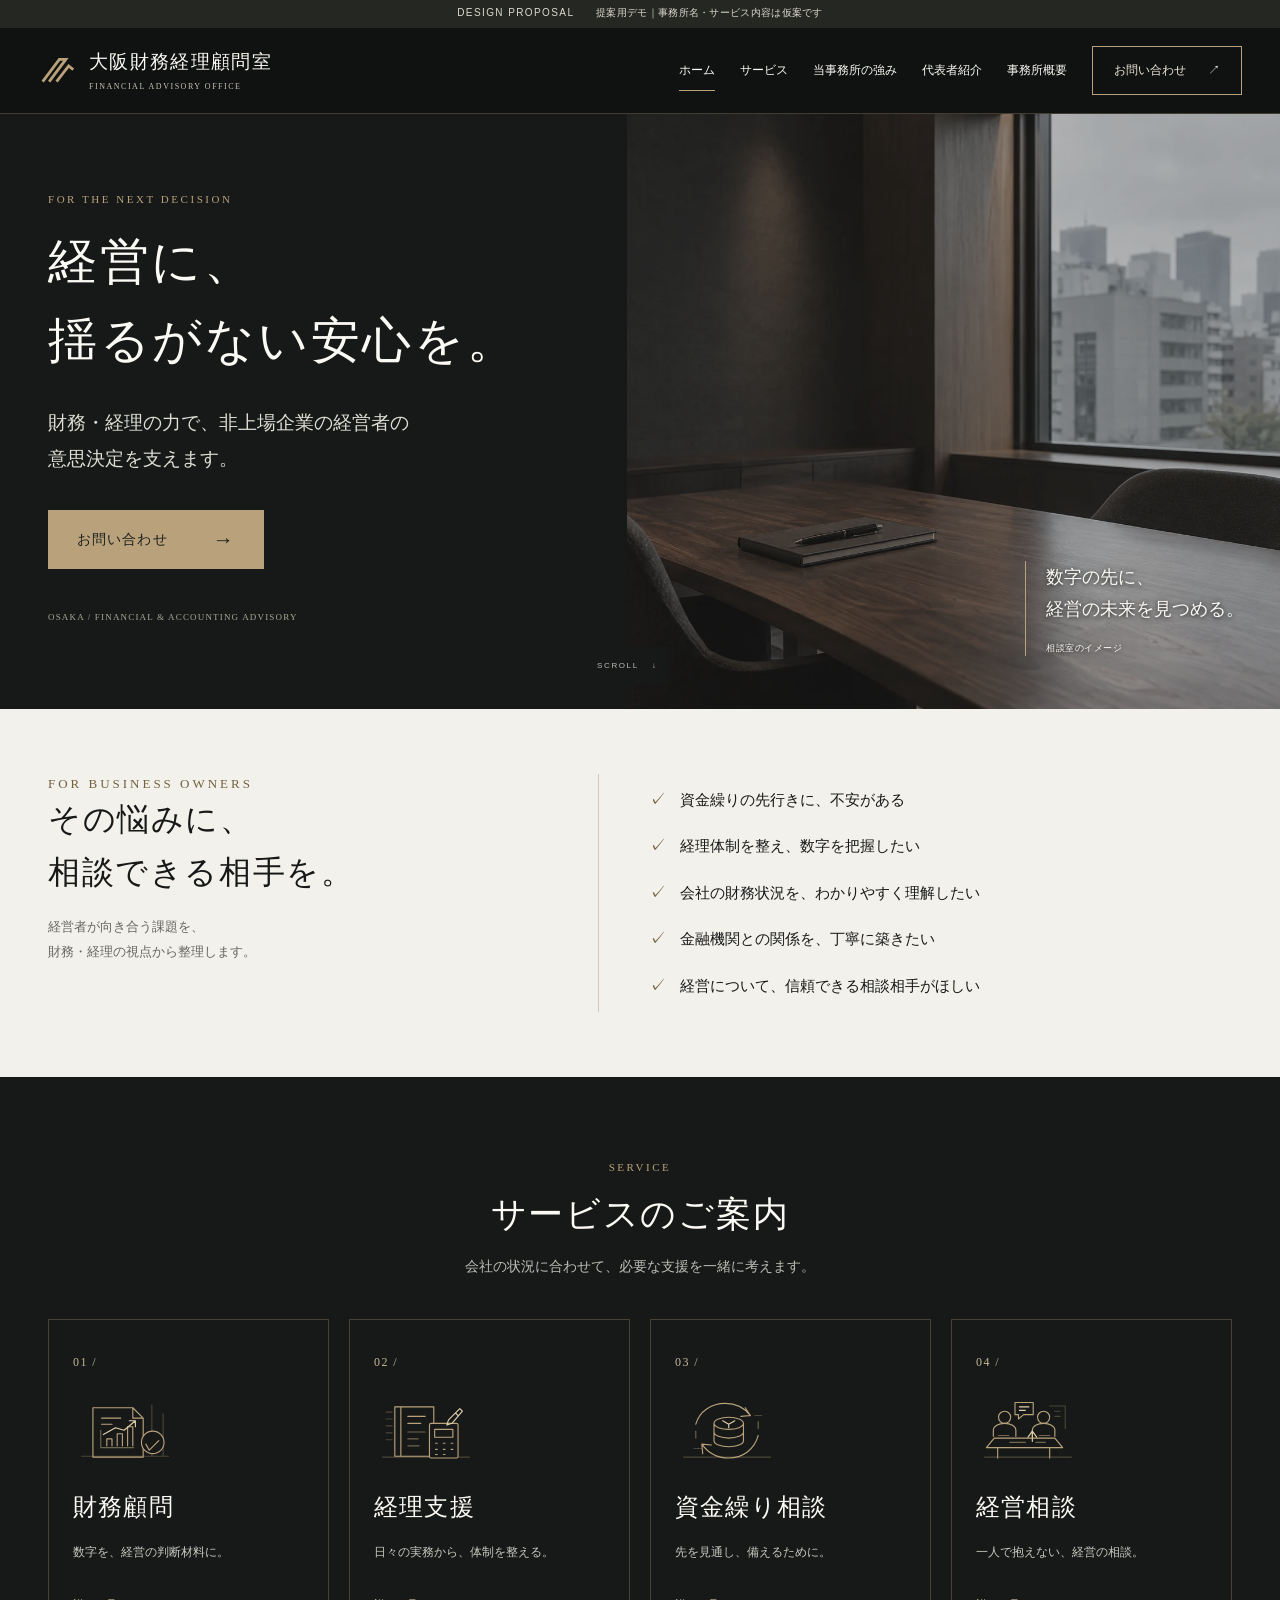
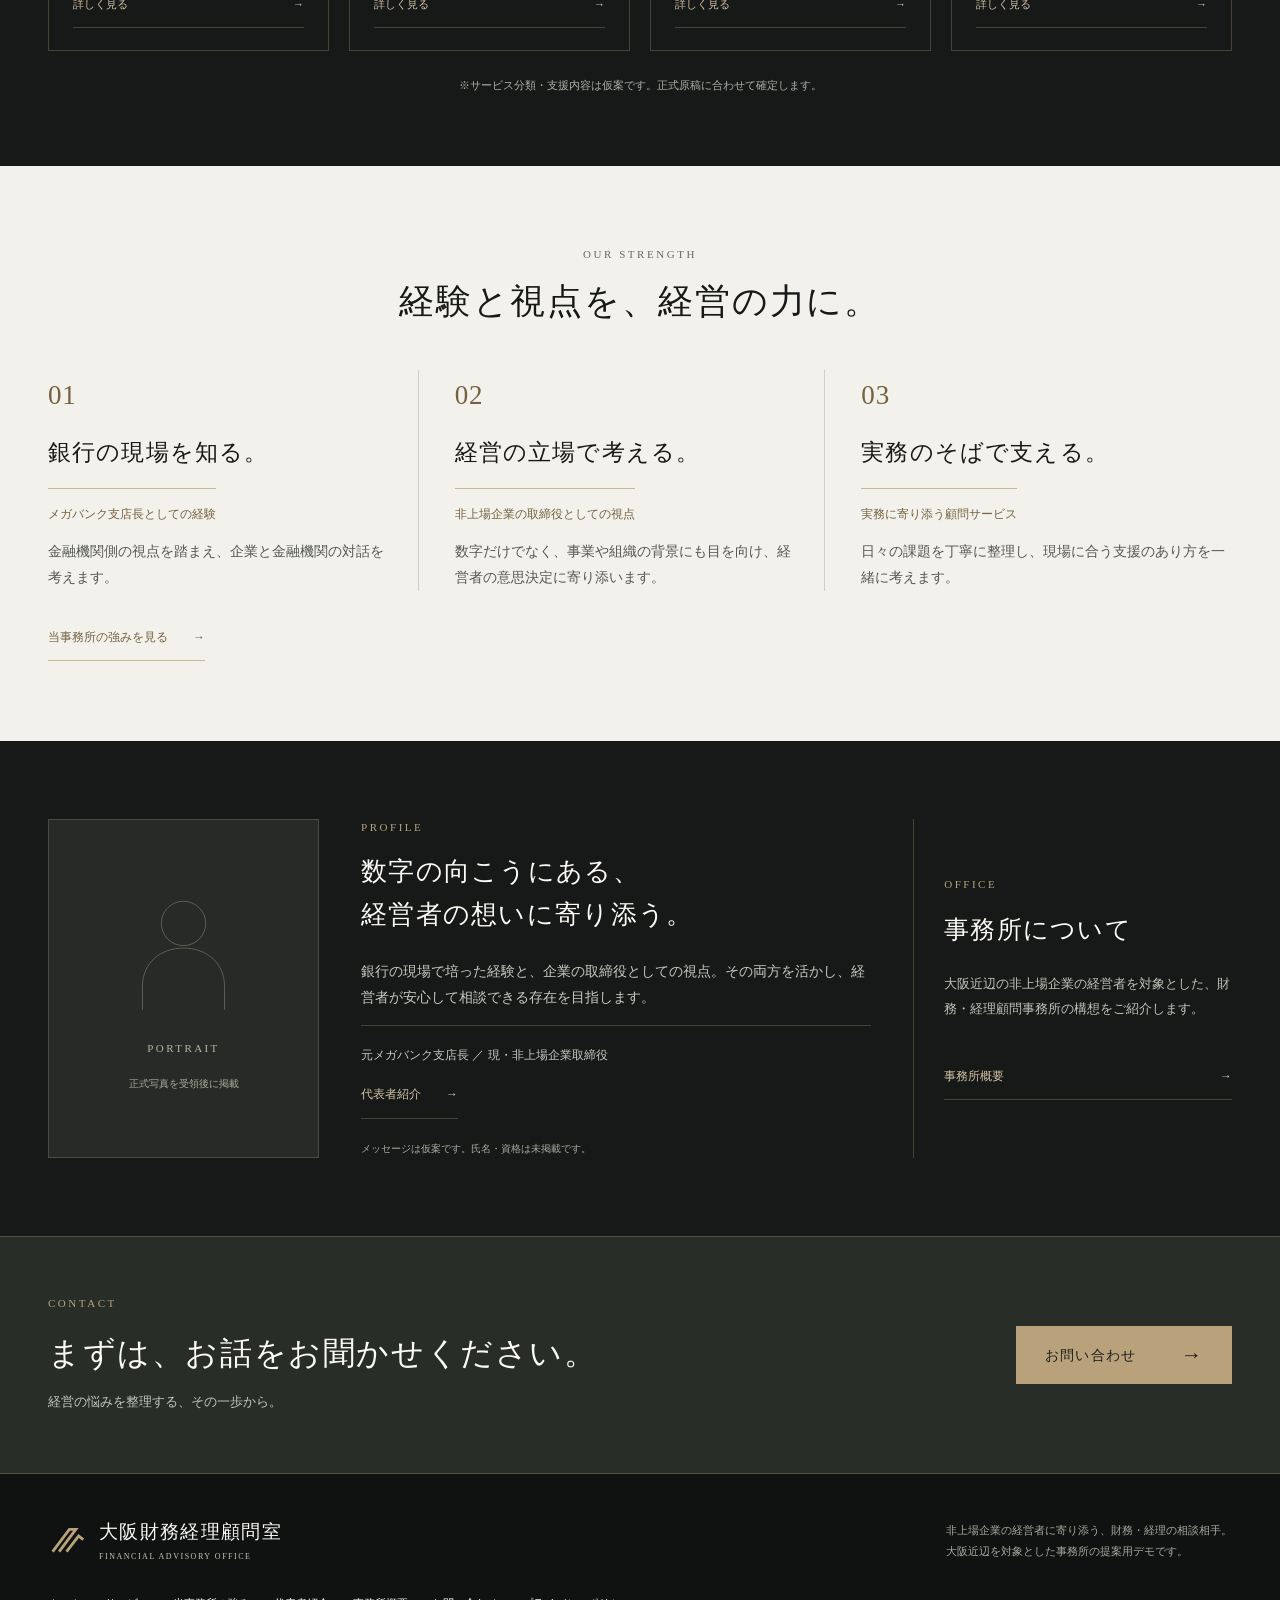
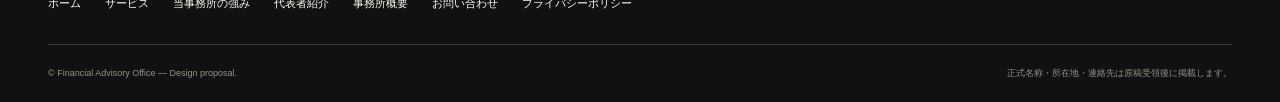
==== commit f0d04351: "Redesign service illustrations with distinct detailed gold line artwork" ====
--- a/index.html
+++ b/index.html
@@ -1,6 +1,6 @@
-<!doctype html><html lang="ja"><head><meta charset="UTF-8"><meta name="viewport" content="width=device-width, initial-scale=1, viewport-fit=cover"><title>経営に、揺るがない安心を。｜大阪財務経理顧問室（仮称・デモ）</title><meta name="description" content="大阪近辺の非上場企業に向けた財務・経理顧問事務所のデザイン提案用デモ。元メガバンク支店長の経験と取締役の視点を活かす相談窓口の仮案です。"><meta name="robots" content="noindex, nofollow"><meta name="theme-color" content="#171918"><meta property="og:type" content="website"><meta property="og:locale" content="ja_JP"><meta property="og:title" content="経営に、揺るがない安心を。｜財務経理顧問事務所 提案用デモ"><meta property="og:description" content="大阪近辺の非上場企業に向けた財務・経理顧問事務所のデザイン提案用デモ。元メガバンク支店長の経験と取締役の視点を活かす相談窓口の仮案です。"><meta property="og:image" content="https://kawase-creative.github.io/financial-advisor-demo/assets/ogp.jpg"><meta name="twitter:card" content="summary_large_image"><link rel="icon" href="assets/favicon.svg" type="image/svg+xml"><link rel="stylesheet" href="assets/style.css?v=20261011-2"><script src="assets/config.js" defer></script><script src="assets/app.js" defer></script></head><body><a class="skip" href="#main">本文へ移動</a><div class="demo-strip">DESIGN PROPOSAL <span>提案用デモ｜事務所名・サービス内容は仮案です</span></div><header class="site-header"><div class="header-inner"><a class="brand" href="index.html" aria-label="大阪財務経理顧問室（仮称）ホーム"><svg viewBox="0 0 42 42" aria-hidden="true"><path d="M5 33 23 9h7L12 33M20 33 33 16l5 4" fill="none" stroke="currentColor" stroke-width="3"/></svg><span>大阪財務経理顧問室<small>FINANCIAL ADVISORY OFFICE</small></span></a><button class="menu-toggle" aria-expanded="false" aria-controls="navigation" aria-label="メニューを開く"><i></i><i></i><span>MENU</span></button><nav id="navigation" aria-label="メインナビゲーション"><a href="index.html" aria-current="page">ホーム</a><a href="services.html">サービス</a><a href="strengths.html">当事務所の強み</a><a href="profile.html">代表者紹介</a><a href="office.html">事務所概要</a><a href="contact.html" class="nav-contact" data-contact>お問い合わせ <span aria-hidden="true">↗</span></a></nav></div></header><main id="main"><section class="hero"><div class="hero-copy"><p class="eyebrow">FOR THE NEXT DECISION</p><h1><span>経営に、</span><span>揺るがない安心を。</span></h1><p class="hero-lead"><span>財務・経理の力で、</span><span>非上場企業の経営者の</span><span>意思決定を支えます。</span></p><a class="button" href="contact.html" data-contact>お問い合わせ<span aria-hidden="true">→</span></a><p class="hero-meta">OSAKA / FINANCIAL & ACCOUNTING ADVISORY</p></div><div class="hero-visual"><img class="" src="assets/consultation.webp" width="1536" height="1024" alt="落ち着いた相談室のイメージ（生成素材・実際の事務所ではありません）" fetchpriority="high" decoding="async"><div class="photo-caption">数字の先に、<br>経営の未来を見つめる。<small>相談室のイメージ</small></div></div><a class="scroll-cue" href="#concerns">SCROLL <span aria-hidden="true">↓</span></a></section>
+<!doctype html><html lang="ja"><head><meta charset="UTF-8"><meta name="viewport" content="width=device-width, initial-scale=1, viewport-fit=cover"><title>経営に、揺るがない安心を。｜大阪財務経理顧問室（仮称・デモ）</title><meta name="description" content="大阪近辺の非上場企業に向けた財務・経理顧問事務所のデザイン提案用デモ。元メガバンク支店長の経験と取締役の視点を活かす相談窓口の仮案です。"><meta name="robots" content="noindex, nofollow"><meta name="theme-color" content="#171918"><meta property="og:type" content="website"><meta property="og:locale" content="ja_JP"><meta property="og:title" content="経営に、揺るがない安心を。｜財務経理顧問事務所 提案用デモ"><meta property="og:description" content="大阪近辺の非上場企業に向けた財務・経理顧問事務所のデザイン提案用デモ。元メガバンク支店長の経験と取締役の視点を活かす相談窓口の仮案です。"><meta property="og:image" content="https://kawase-creative.github.io/financial-advisor-demo/assets/ogp.jpg"><meta name="twitter:card" content="summary_large_image"><link rel="icon" href="assets/favicon.svg" type="image/svg+xml"><link rel="stylesheet" href="assets/style.css?v=20261011-2"><script src="assets/config.js" defer></script><script src="assets/app.js" defer></script><style>.services .service-icon{width:104px;height:78px;color:#b9a27b;margin:17px 0 17px}@media(max-width:600px){.services .service-icon{width:80px;height:60px;margin:14px 0}}@media(max-width:350px){.services .service-icon{margin:8px 0 12px}}</style></head><body><a class="skip" href="#main">本文へ移動</a><div class="demo-strip">DESIGN PROPOSAL <span>提案用デモ｜事務所名・サービス内容は仮案です</span></div><header class="site-header"><div class="header-inner"><a class="brand" href="index.html" aria-label="大阪財務経理顧問室（仮称）ホーム"><svg viewBox="0 0 42 42" aria-hidden="true"><path d="M5 33 23 9h7L12 33M20 33 33 16l5 4" fill="none" stroke="currentColor" stroke-width="3"/></svg><span>大阪財務経理顧問室<small>FINANCIAL ADVISORY OFFICE</small></span></a><button class="menu-toggle" aria-expanded="false" aria-controls="navigation" aria-label="メニューを開く"><i></i><i></i><span>MENU</span></button><nav id="navigation" aria-label="メインナビゲーション"><a href="index.html" aria-current="page">ホーム</a><a href="services.html">サービス</a><a href="strengths.html">当事務所の強み</a><a href="profile.html">代表者紹介</a><a href="office.html">事務所概要</a><a href="contact.html" class="nav-contact" data-contact>お問い合わせ <span aria-hidden="true">↗</span></a></nav></div></header><main id="main"><section class="hero"><div class="hero-copy"><p class="eyebrow">FOR THE NEXT DECISION</p><h1><span>経営に、</span><span>揺るがない安心を。</span></h1><p class="hero-lead"><span>財務・経理の力で、</span><span>非上場企業の経営者の</span><span>意思決定を支えます。</span></p><a class="button" href="contact.html" data-contact>お問い合わせ<span aria-hidden="true">→</span></a><p class="hero-meta">OSAKA / FINANCIAL & ACCOUNTING ADVISORY</p></div><div class="hero-visual"><img class="" src="assets/consultation.webp" width="1536" height="1024" alt="落ち着いた相談室のイメージ（生成素材・実際の事務所ではありません）" fetchpriority="high" decoding="async"><div class="photo-caption">数字の先に、<br>経営の未来を見つめる。<small>相談室のイメージ</small></div></div><a class="scroll-cue" href="#concerns">SCROLL <span aria-hidden="true">↓</span></a></section>
 <section class="concerns light" id="concerns"><div class="container concerns-grid"><div data-reveal><p class="eyebrow">FOR BUSINESS OWNERS</p><h2>その悩みに、<br>相談できる相手を。</h2><p>経営者が向き合う課題を、<br>財務・経理の視点から整理します。</p></div><ul class="concern-list" data-reveal><li>資金繰りの先行きに、不安がある</li><li>経理体制を整え、数字を把握したい</li><li>会社の財務状況を、わかりやすく理解したい</li><li>金融機関との関係を、丁寧に築きたい</li><li>経営について、信頼できる相談相手がほしい</li></ul></div></section>
-<section class="services section-dark"><div class="container"><div class="section-heading" data-reveal><p class="eyebrow">SERVICE</p><h2>サービスのご案内</h2><p>会社の状況に合わせて、必要な支援を一緒に考えます。</p></div><div class="service-grid"><a class="service-card" data-reveal href="services.html#financial"><span class="service-number">01 /</span><svg class="service-icon" viewBox="0 0 80 60" aria-hidden="true"><path d="M8 50H72M16 42V30M30 42V23M44 42V16M58 42V8M10 22 30 13 45 19 66 5" fill="none" stroke="currentColor" stroke-width="1.2"/></svg><h3>財務顧問</h3><p>数字を、経営の判断材料に。</p><span class="text-link">詳しく見る <span aria-hidden="true">→</span></span></a><a class="service-card" data-reveal href="services.html#accounting"><span class="service-number">02 /</span><svg class="service-icon" viewBox="0 0 80 60" aria-hidden="true"><path d="M8 50H72M16 42V30M30 42V23M44 42V16M58 42V8M10 22 30 13 45 19 66 5" fill="none" stroke="currentColor" stroke-width="1.2"/></svg><h3>経理支援</h3><p>日々の実務から、体制を整える。</p><span class="text-link">詳しく見る <span aria-hidden="true">→</span></span></a><a class="service-card" data-reveal href="services.html#cashflow"><span class="service-number">03 /</span><svg class="service-icon" viewBox="0 0 80 60" aria-hidden="true"><path d="M8 50H72M16 42V30M30 42V23M44 42V16M58 42V8M10 22 30 13 45 19 66 5" fill="none" stroke="currentColor" stroke-width="1.2"/></svg><h3>資金繰り相談</h3><p>先を見通し、備えるために。</p><span class="text-link">詳しく見る <span aria-hidden="true">→</span></span></a><a class="service-card" data-reveal href="services.html#management"><span class="service-number">04 /</span><svg class="service-icon" viewBox="0 0 80 60" aria-hidden="true"><path d="M8 50H72M16 42V30M30 42V23M44 42V16M58 42V8M10 22 30 13 45 19 66 5" fill="none" stroke="currentColor" stroke-width="1.2"/></svg><h3>経営相談</h3><p>一人で抱えない、経営の相談。</p><span class="text-link">詳しく見る <span aria-hidden="true">→</span></span></a></div><p class="section-note">※サービス分類・支援内容は仮案です。正式原稿に合わせて確定します。</p></div></section>
+<section class="services section-dark"><div class="container"><div class="section-heading" data-reveal><p class="eyebrow">SERVICE</p><h2>サービスのご案内</h2><p>会社の状況に合わせて、必要な支援を一緒に考えます。</p></div><div class="service-grid"><a class="service-card" data-reveal href="services.html#financial"><span class="service-number">01 /</span><svg class="service-icon" viewBox="0 0 120 90" aria-hidden="true" focusable="false" fill="none" stroke="currentColor" stroke-width="1.3" stroke-linecap="round" stroke-linejoin="round"><path opacity=".32" d="M10 73h100M91 14v59M104 24v49"/><path d="M23 17h46l12 12v45H23zM69 17v12h12M33 29h22M33 36h12"/><path opacity=".55" d="M32 63h38M32 43v20"/><path d="M39 61V53h6v8M51 61V47h6v14M63 61V39h6v22"/><path stroke="#e0cfac" d="m35 48 14-8 10 3 13-11M65 32h7v7"/><circle cx="92" cy="57" r="13" fill="#171918"/><path d="m88 66 11-11M84 59l4 7 11-11"/></svg><h3>財務顧問</h3><p>数字を、経営の判断材料に。</p><span class="text-link">詳しく見る <span aria-hidden="true">→</span></span></a><a class="service-card" data-reveal href="services.html#accounting"><span class="service-number">02 /</span><svg class="service-icon" viewBox="0 0 120 90" aria-hidden="true" focusable="false" fill="none" stroke="currentColor" stroke-width="1.3" stroke-linecap="round" stroke-linejoin="round"><path opacity=".32" d="M10 74h100M14 22h7M14 30h7M14 38h7M14 46h7M14 54h7"/><path d="M24 16h45v57H24zM31 16v57M39 27h20M39 35h15"/><path opacity=".55" d="M39 45h20M39 53h12M39 61h13"/><rect x="64" y="35" width="33" height="40" rx="2" fill="#171918"/><path d="M70 42h21v9H70zM71 58h2M80 58h2M89 58h2M71 65h2M80 65h2M89 65h2M71 71h2M80 71h2"/><path stroke="#e0cfac" d="m102 21-3-3-13 13-2 6 6-2zM94 23l3 3"/></svg><h3>経理支援</h3><p>日々の実務から、体制を整える。</p><span class="text-link">詳しく見る <span aria-hidden="true">→</span></span></a><a class="service-card" data-reveal href="services.html#cashflow"><span class="service-number">03 /</span><svg class="service-icon" viewBox="0 0 120 90" aria-hidden="true" focusable="false" fill="none" stroke="currentColor" stroke-width="1.3" stroke-linecap="round" stroke-linejoin="round"><path opacity=".32" d="M10 74h100M22 64h8M92 26h8"/><path d="M24 36c4-15 18-24 34-24 12 0 22 5 29 14M81 17l6 9-11 1M96 49c-4 16-18 26-34 26-13 0-24-6-31-16M32 70l-1-11 11 1"/><path opacity=".55" d="M24 44v8M96 33v8"/><path d="M45 35c0-4 8-7 17-7s17 3 17 7-8 7-17 7-17-3-17-7zM45 35v10c0 4 8 7 17 7s17-3 17-7V35M45 45v10c0 4 8 7 17 7s17-3 17-7V45"/><path stroke="#e0cfac" d="m55 32 7 4 7-4M62 36v4"/></svg><h3>資金繰り相談</h3><p>先を見通し、備えるために。</p><span class="text-link">詳しく見る <span aria-hidden="true">→</span></span></a><a class="service-card" data-reveal href="services.html#management"><span class="service-number">04 /</span><svg class="service-icon" viewBox="0 0 120 90" aria-hidden="true" focusable="false" fill="none" stroke="currentColor" stroke-width="1.3" stroke-linecap="round" stroke-linejoin="round"><path opacity=".32" d="M10 74h100M85 15h18v26M91 21h6M91 27h6"/><circle cx="33" cy="28" r="7"/><circle cx="78" cy="28" r="7"/><path d="M20 50v-7c0-5 6-8 13-8s13 3 13 8v7M65 50v-7c0-5 6-8 13-8s13 3 13 8v7"/><path d="M21 52h70l9 11H12zM25 63v12M85 63v12"/><path opacity=".55" d="M26 49h12M73 49h12M39 57h18M69 57h11"/><path fill="#171918" d="M45 11h21v14H55l-6 5v-5h-4z"/><path stroke="#e0cfac" d="M50 16h11M50 20h7M60 51l5-7 5 7M65 44v12"/></svg><h3>経営相談</h3><p>一人で抱えない、経営の相談。</p><span class="text-link">詳しく見る <span aria-hidden="true">→</span></span></a></div><p class="section-note">※サービス分類・支援内容は仮案です。正式原稿に合わせて確定します。</p></div></section>
 <section class="strengths light"><div class="container"><div class="section-heading" data-reveal><p class="eyebrow">OUR STRENGTH</p><h2>経験と視点を、経営の力に。</h2></div><div class="strength-grid"><article data-reveal><span class="big-number">01</span><h3>銀行の現場を知る。</h3><p class="strength-label">メガバンク支店長としての経験</p><p>金融機関側の視点を踏まえ、企業と金融機関の対話を考えます。</p></article><article data-reveal><span class="big-number">02</span><h3>経営の立場で考える。</h3><p class="strength-label">非上場企業の取締役としての視点</p><p>数字だけでなく、事業や組織の背景にも目を向け、経営者の意思決定に寄り添います。</p></article><article data-reveal><span class="big-number">03</span><h3>実務のそばで支える。</h3><p class="strength-label">実務に寄り添う顧問サービス</p><p>日々の課題を丁寧に整理し、現場に合う支援のあり方を一緒に考えます。</p></article></div><a class="text-link dark-link" href="strengths.html">当事務所の強みを見る <span aria-hidden="true">→</span></a></div></section>
 <section class="profile-section"><div class="container profile-grid"><div class="portrait-placeholder" role="img" aria-label="代表者の正式写真掲載予定エリア" data-reveal><svg viewBox="0 0 140 170" aria-hidden="true"><circle cx="70" cy="49" r="27"/><path d="M20 154v-28c0-30 23-47 50-47s50 17 50 47v28"/></svg><span>PORTRAIT</span><small>正式写真を受領後に掲載</small></div><div class="profile-copy" data-reveal><p class="eyebrow">PROFILE</p><h2>数字の向こうにある、<br>経営者の想いに寄り添う。</h2><p>銀行の現場で培った経験と、企業の取締役としての視点。その両方を活かし、経営者が安心して相談できる存在を目指します。</p><p class="profile-career">元メガバンク支店長 ／ 現・非上場企業取締役</p><a class="text-link" href="profile.html">代表者紹介 <span aria-hidden="true">→</span></a><small class="muted">メッセージは仮案です。氏名・資格は未掲載です。</small></div><a class="office-link" href="office.html" data-reveal><p class="eyebrow">OFFICE</p><h3>事務所について</h3><p>大阪近辺の非上場企業の経営者を対象とした、財務・経理顧問事務所の構想をご紹介します。</p><span class="text-link">事務所概要 <span aria-hidden="true">→</span></span></a></div></section></main><section class="contact-band"><div class="container contact-band-inner" data-reveal><div><p class="eyebrow">CONTACT</p><h2>まずは、お話をお聞かせください。</h2><p>経営の悩みを整理する、その一歩から。</p></div><a class="button" href="contact.html" data-contact>お問い合わせ<span aria-hidden="true">→</span></a></div></section><footer><div class="container"><div class="footer-top"><a class="brand" href="index.html"><svg viewBox="0 0 42 42" aria-hidden="true"><path d="M5 33 23 9h7L12 33M20 33 33 16l5 4" fill="none" stroke="currentColor" stroke-width="3"/></svg><span>大阪財務経理顧問室<small>FINANCIAL ADVISORY OFFICE</small></span></a><p>非上場企業の経営者に寄り添う、財務・経理の相談相手。<br>大阪近辺を対象とした事務所の提案用デモです。</p></div><div class="footer-nav"><a href="index.html" aria-current="page">ホーム</a><a href="services.html">サービス</a><a href="strengths.html">当事務所の強み</a><a href="profile.html">代表者紹介</a><a href="office.html">事務所概要</a><a href="contact.html">お問い合わせ</a><a href="privacy.html">プライバシーポリシー</a></div><div class="footer-bottom"><small>© Financial Advisory Office — Design proposal.</small><small>正式名称・所在地・連絡先は原稿受領後に掲載します。</small></div></div></footer><dialog class="contact-dialog" aria-labelledby="dialog-title"><button class="dialog-close" aria-label="お問い合わせを閉じる">×</button><div class="dialog-inner"><p class="eyebrow">CONTACT</p><h2 id="dialog-title">お問い合わせ</h2><p class="dialog-lead">ご相談の概要をお聞かせください。</p><form class="contact-form" novalidate data-form>
 <div class="form-grid"><div class="field"><label for="name-modal">お名前 <span>必須</span></label><input id="name-modal" name="name" autocomplete="name" required maxlength="80" placeholder="例：山田 太郎" aria-describedby="name-error-modal"><p class="field-error" id="name-error-modal"></p></div>
